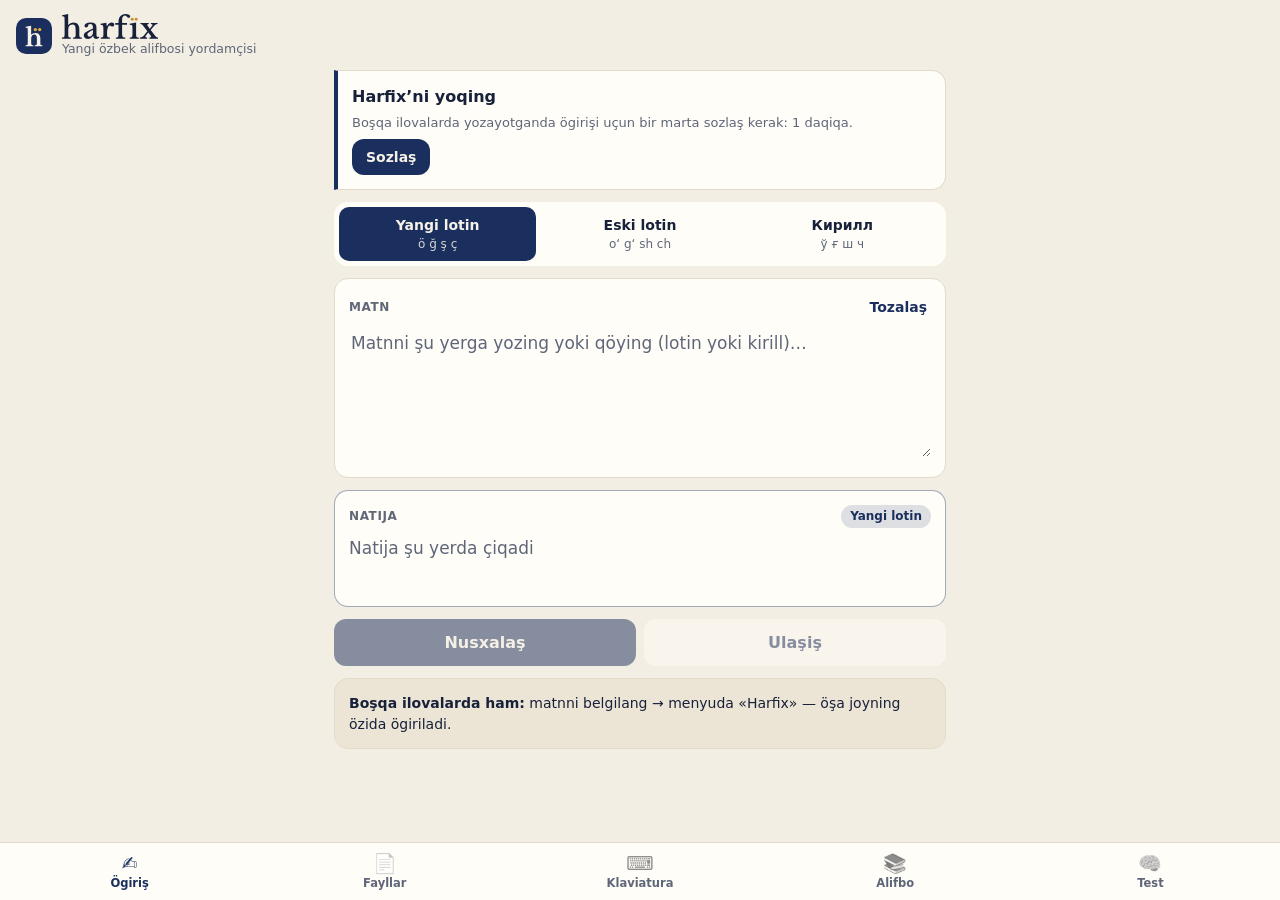
==== android/app/src/main/assets/ui/index.html @ d20874e8 "Recover the Android app from the released 1.4.0 APK The Android project lived only on the desktop an" ====
<!doctype html>
<html lang="uz">
<head>
  <meta charset="utf-8">
  <meta name="viewport" content="width=device-width, initial-scale=1, maximum-scale=1, viewport-fit=cover">
  <title>Harfix</title>
  <link rel="stylesheet" href="brand.css?v=202611090141">
  <link rel="stylesheet" href="style.css?v=202611090141">
</head>
<body>
  <header class="top">
    <img class="logo" src="icon.svg" alt="" width="36" height="36">
    <div>
      <h1 class="brand-name"><!--wordmark--><svg class="wordmark" aria-hidden="true" focusable="false" xmlns="http://www.w3.org/2000/svg" viewBox="19.27294921875 -830 3241.4984741210938 842"><g fill="currentColor"><path transform="translate(0 0)" d="M229.271728515625 -292.9088134765625V-161.95440673828125Q229.271728515625 -107.5452880859375 234.06716918945312 -82.0452880859375Q238.86260986328125 -56.5452880859375 256.9534912109375 -48.749847412109375Q275.04437255859375 -40.95440673828125 314.22613525390625 -37.95440673828125V0.0H19.27294921875V-37.95440673828125Q59.4547119140625 -40.95440673828125 77.75015258789062 -48.749847412109375Q96.04559326171875 -56.5452880859375 101.54559326171875 -80.74984741210938Q107.04559326171875 -104.95440673828125 107.04559326171875 -154.95440673828125V-569.2273559570312Q107.04559326171875 -682.2273559570312 100.04559326171875 -716.8182373046875Q95.04559326171875 -742.4091186523438 79.25015258789062 -749.3182373046875Q63.4547119140625 -756.2273559570312 20.22735595703125 -756.2273559570312V-792.0L227.271728515625 -830.0V-456.090576171875H231.271728515625Q262.68084716796875 -497.090576171875 307.9313049316406 -518.5452880859375Q353.1817626953125 -540.0 409 -540Q456.5452880859375 -540.0 494.63616943359375 -524.5Q532.72705078125 -509.0 557.6814575195312 -478.22735595703125Q580.4085083007812 -450.50030517578125 591.4537963867188 -410.8413391113281Q602.4990844726562 -371.182373046875 602.4990844726562 -319.0V-161.95440673828125Q602.4990844726562 -107.363525390625 607.2945251464844 -81.863525390625Q612.0899658203125 -56.363525390625 629.8854064941406 -48.658966064453125Q647.6808471679688 -40.95440673828125 686.271728515625 -37.95440673828125V0.0H392.909423828125V-37.95440673828125Q432.0911865234375 -39.95440673828125 450.68206787109375 -47.95440673828125Q469.27294921875 -55.95440673828125 474.5683898925781 -80.45440673828125Q479.86383056640625 -104.95440673828125 479.86383056640625 -154.95440673828125V-279.1817626953125Q479.86383056640625 -388.22735595703125 455.8410339355469 -433.36383056640625Q431.8182373046875 -478.50030517578125 373.77264404296875 -478.50030517578125Q336.22674560546875 -478.50030517578125 306.271728515625 -461.9772033691406Q276.31671142578125 -445.4541015625 258.08935546875 -416.68084716796875Q241.95318603515625 -392.68084716796875 235.61245727539062 -362.0674743652344Q229.271728515625 -331.4541015625 229.271728515625 -292.9088134765625Z"/><path transform="translate(715 0)" d="M449.31793212890625 10.0Q404.5452880859375 10.0 381.0680847167969 -17.704559326171875Q357.59088134765625 -45.40911865234375 357.59088134765625 -97.0H352.59088134765625Q325.59088134765625 -47.40911865234375 279.0 -19.204559326171875Q232.40911865234375 9.0 176.40911865234375 9.0Q132.4547119140625 9.0 101.27294921875 -7.477203369140625Q70.0911865234375 -23.95440673828125 53.886627197265625 -51.340728759765625Q37.68206787109375 -78.72705078125 37.68206787109375 -112.363525390625Q37.68206787109375 -160.5452880859375 75.93191528320312 -199.45440673828125Q114.1817626953125 -238.363525390625 204.40911865234375 -277.1817626953125L346.04559326171875 -338.40911865234375V-380.0Q346.04559326171875 -439.4547119140625 323.5 -467.4775085449219Q300.95440673828125 -495.50030517578125 253.6358642578125 -495.50030517578125Q223.40850830078125 -495.50030517578125 208.61306762695312 -481.6139831542969Q193.817626953125 -467.7276611328125 180.22674560546875 -429.31854248046875Q170.9993896484375 -404.27294921875 156.65866088867188 -391.31854248046875Q142.31793212890625 -378.3641357421875 117.59088134765625 -378.3641357421875Q91.22735595703125 -378.3641357421875 76.75015258789062 -393.4322204589844Q62.27294921875 -408.50030517578125 62.27294921875 -434.86383056640625Q62.27294921875 -484.636474609375 114.4547119140625 -512.3182373046875Q166.636474609375 -540.0 265.95440673828125 -540.0Q374.6358642578125 -540.0 419.9765930175781 -502.04559326171875Q465.31732177734375 -464.0911865234375 465.31732177734375 -372.182373046875V-151.13677978515625Q465.31732177734375 -99.77264404296875 475.2492370605469 -77.02249145507812Q485.18115234375 -54.2723388671875 507.04498291015625 -54.2723388671875Q515.8632202148438 -54.2723388671875 526.4088134765625 -57.886016845703125Q536.9544067382812 -61.49969482421875 544.5452880859375 -70.95440673828125L559.1361694335938 -44.0Q546.5452880859375 -20.40911865234375 515.72705078125 -5.204559326171875Q484.9088134765625 10.0 449.31793212890625 10.0ZM231.4541015625 -70.49908447265625Q262.72705078125 -70.49908447265625 288.77264404296875 -87.97659301757812Q314.8182373046875 -105.4541015625 330.4319152832031 -135.47720336914062Q346.04559326171875 -165.50030517578125 346.04559326171875 -201.04620361328125V-289.50030517578125Q277.72705078125 -259.909423828125 237.4541015625 -234.86383056640625Q197.18115234375 -209.8182373046875 179.74923706054688 -186.15896606445312Q162.31732177734375 -162.49969482421875 162.31732177734375 -136.4541015625Q162.31732177734375 -106.59027099609375 181.3629150390625 -88.544677734375Q200.40850830078125 -70.49908447265625 231.4541015625 -70.49908447265625Z"/><path transform="translate(1293 0)" d="M243.271728515625 -198.9088134765625V-156.636474609375Q243.271728515625 -104.0 249.24893188476562 -79.09088134765625Q255.22613525390625 -54.1817626953125 275.9759826660156 -46.977203369140625Q296.725830078125 -39.77264404296875 339.452880859375 -37.95440673828125V0.0H33.27294921875V-37.95440673828125Q73.4547119140625 -40.5452880859375 91.75015258789062 -48.5452880859375Q110.04559326171875 -56.5452880859375 115.54559326171875 -80.74984741210938Q121.04559326171875 -104.95440673828125 121.04559326171875 -154.95440673828125V-274.9088134765625Q121.04559326171875 -339.363525390625 118.15927124023438 -377.27264404296875Q115.27294921875 -415.1817626953125 106.38662719726562 -433.6589660644531Q97.50030517578125 -452.13616943359375 79.20486450195312 -457.6133728027344Q60.909423828125 -463.090576171875 30.0911865234375 -463.090576171875V-498.090576171875L219.86322021484375 -535.4996948242188L235.04498291015625 -416.817626953125H239.04498291015625Q266.04498291015625 -472.68145751953125 311.68145751953125 -506.3407287597656Q357.31793212890625 -540.0 407.13616943359375 -540.0Q442.68145751953125 -540.0 464.4313049316406 -522.4319152832031Q486.18115234375 -504.86383056640625 486.18115234375 -477.0911865234375Q486.18115234375 -448.3641357421875 469.1130676269531 -429.8416442871094Q452.04498291015625 -411.31915283203125 421.68145751953125 -411.31915283203125Q401.2723388671875 -411.31915283203125 387.3860168457031 -419.8872375488281Q373.49969482421875 -428.455322265625 362.31793212890625 -436.81884765625Q351.13616943359375 -445.182373046875 337.95440673828125 -445.182373046875Q315.68145751953125 -445.182373046875 294.59027099609375 -416.2957458496094Q273.49908447265625 -387.40911865234375 260.86260986328125 -340.9088134765625Q252.86260986328125 -311.72705078125 248.06716918945312 -274.4316101074219Q243.271728515625 -237.13616943359375 243.271728515625 -198.9088134765625Z"/><path transform="translate(1794 0)" d="M40.7276611328125 0.0V-37.95440673828125Q79.909423828125 -39.95440673828125 98.70486450195312 -48.45440673828125Q117.50030517578125 -56.95440673828125 123.29574584960938 -81.45440673828125Q129.0911865234375 -105.95440673828125 129.0911865234375 -155.95440673828125V-471.72705078125H19.04559326171875V-523.4541015625H129.0911865234375V-586.0Q129.0911865234375 -660.636474609375 159.04559326171875 -715.136474609375Q189.0 -769.636474609375 244.15896606445312 -799.8182373046875Q299.31793212890625 -830.0 373.9088134765625 -830.0Q439.4541015625 -830.0 481.40850830078125 -808.0455932617188Q523.3629150390625 -786.0911865234375 523.3629150390625 -751.1367797851562Q523.3629150390625 -730.7732543945312 508.2039489746094 -716.0914916992188Q493.04498291015625 -701.4097290039062 469.9088134765625 -701.4097290039062Q449.8182373046875 -701.4097290039062 437.40911865234375 -714.1367797851562Q425.0 -726.8638305664062 402.40911865234375 -748.0Q383.363525390625 -765.5908813476562 371.5452880859375 -771.4319152832031Q359.72705078125 -777.27294921875 345.9993896484375 -777.27294921875Q322.908203125 -777.27294921875 302.0671691894531 -765.5227966308594Q281.22613525390625 -753.7726440429688 268.22613525390625 -728.8632202148438Q257.271728515625 -708.8632202148438 253.47628784179688 -678.2723388671875Q249.68084716796875 -647.6814575195312 249.68084716796875 -597.9088134765625V-523.4541015625H415.40789794921875V-471.72705078125H249.68084716796875V-163.95440673828125Q249.68084716796875 -114.363525390625 258.4762878417969 -87.363525390625Q267.271728515625 -60.363525390625 290.36260986328125 -49.658966064453125Q313.4534912109375 -38.95440673828125 356.63525390625 -37.95440673828125V0.0Z"/><path transform="translate(2270 0)" d="M245.13555908203125 -540.0V-163.1817626953125Q245.13555908203125 -110.59088134765625 251.24923706054688 -84.38632202148438Q257.3629150390625 -58.1817626953125 276.91414439527296 -49.44765930175781Q296.4653737514834 -40.713555908203126 334.59027099609375 -38.77264404296875V0.0H31.04559326171875V-38.6817392202524Q70.27294921875 -40.77264404296875 89.89199884588068 -50.25374379784169Q109.51104847301136 -59.73484355271464 116.21023615056818 -84.18610081528172Q122.909423828125 -108.6373580778488 122.909423828125 -155.54385160195707V-279.2971536655619Q122.909423828125 -337.1817626953125 121.11398315429688 -374.9772033691406Q119.31854248046875 -412.77264404296875 115.909423828125 -425.77264404296875Q111.31854248046875 -450.363525390625 93.409423828125 -458.5680847167969Q75.50030517578125 -466.77264404296875 27.86383056640625 -466.77264404296875V-502.0Z"/><path transform="translate(2635 0)" d="M341.13555908203125 -331.090576171875 400.2723388671875 -407.27294921875Q417.59027099609375 -429.363525390625 424.18115234375 -441.1817626953125Q430.77203369140625 -453.0 430.77203369140625 -463.59088134765625Q430.77203369140625 -478.40911865234375 417.8401184082031 -485.22735595703125Q404.908203125 -492.04559326171875 377.0899658203125 -492.04559326171875V-530.0H602.5896606445312V-492.04559326171875Q577.998779296875 -491.4547119140625 559.2033386230469 -485.04559326171875Q540.4078979492188 -478.636474609375 520.7261352539062 -462.0227966308594Q501.04437255859375 -445.40911865234375 474.68084716796875 -413.22735595703125L372.271728515625 -289.9088134765625L520.0437622070312 -98.3641357421875Q546.3167114257812 -64.27294921875 570.1577453613281 -51.113677978515625Q593.998779296875 -37.95440673828125 625.7714233398438 -37.95440673828125V0.0H329.04559326171875V-37.95440673828125Q360.909423828125 -37.95440673828125 373.4322204589844 -43.45440673828125Q385.95501708984375 -48.95440673828125 385.95501708984375 -63.1817626953125Q385.95501708984375 -72.5452880859375 378.3413391113281 -85.95440673828125Q370.7276611328125 -99.363525390625 354.27294921875 -120.8182373046875L291.363525390625 -204.909423828125L230.58966064453125 -129.40789794921875Q214.95379638671875 -110.40850830078125 207.317626953125 -99.38601684570312Q199.68145751953125 -88.363525390625 197.29513549804688 -81.77264404296875Q194.9088134765625 -75.1817626953125 194.9088134765625 -69.77264404296875Q194.9088134765625 -54.59088134765625 208.38601684570312 -46.27264404296875Q221.86322021484375 -37.95440673828125 251.40850830078125 -37.95440673828125V0.0H9.40911865234375V-37.95440673828125Q34.50030517578125 -37.95440673828125 55.81854248046875 -43.386322021484375Q77.13677978515625 -48.8182373046875 96.77325439453125 -62.31854248046875Q116.40972900390625 -75.81884765625 134.77386474609375 -98.22857666015625L258.636474609375 -245.68206787109375L105.5465087890625 -448.2723388671875Q85.31915283203125 -475.5452880859375 68.7735595703125 -483.7954406738281Q52.22796630859375 -492.04559326171875 25.59149169921875 -492.04559326171875V-530.0H306.4534912109375V-492.04559326171875Q255.4534912109375 -492.04559326171875 255.4534912109375 -465.68206787109375Q255.4534912109375 -453.636474609375 269.7264404296875 -433.13616943359375Z"/></g><circle cx="2385" cy="-650" r="50" fill="#C8902E"/><circle cx="2517" cy="-650" r="50" fill="#C8902E"/></svg><!--/wordmark--><span class="sr-only">Harfix</span></h1>
      <p class="sub" data-t="Yangi oʻzbek alifbosi yordamchisi"></p>
    </div>
  </header>

  <main>
    <!-- Announcement / new version (online.js; empty without internet) -->
    <div id="online-top" class="online-top" hidden></div>

    <!-- Convert text -->
    <section id="tab-convert" class="panel active">
      <!-- First run: nothing switched on yet -->
      <div class="card notice-card" id="setup-card" hidden>
        <b data-t="Harfixʼni yoqing"></b>
        <p class="hint" data-t="Boshqa ilovalarda yozayotganda oʻgirishi uchun bir marta sozlash kerak: 1 daqiqa."></p>
        <button class="btn primary small" id="setup-go" data-t="Sozlash"></button>
      </div>
      <!-- Android switched the word service off (e.g. after reinstalling) -->
      <div class="card notice-card warn" id="words-off" hidden>
        <b data-t="«Odatiy klaviaturada» oʻchib qolgan"></b>
        <p class="hint" data-t="Android uni ilova yangilanganda toʻxtatib qoʻyishi mumkin. «Qayta yoqish» → Harfix tugmasini oʻchirib, yana yoqing."></p>
        <button class="btn primary small" id="words-again" data-t="Qayta yoqish"></button>
      </div>
      <div class="seg targets" role="radiogroup">
        <button data-target="new"><span data-t="Yangi lotin"></span><small>ö ğ ş ç</small></button>
        <button data-target="old"><span data-t="Eski lotin"></span><small>oʻ gʻ sh ch</small></button>
        <button data-target="cyr"><span>Кирилл</span><small>ў ғ ш ч</small></button>
      </div>
      <div class="card">
        <div class="row">
          <span class="label" data-t="Matn"></span>
          <button id="clear" class="link" data-t="Tozalash"></button>
        </div>
        <textarea id="src" rows="5" spellcheck="false" autocomplete="off"></textarea>
        <div id="count" class="hint"></div>
      </div>
      <div class="card result">
        <div class="row">
          <span class="label" data-t="Natija"></span>
          <span id="badge" class="badge"></span>
        </div>
        <div id="out" class="out" aria-live="polite"></div>
      </div>
      <div class="actions">
        <button id="copy" class="btn primary" data-t="Nusxalash"></button>
        <button id="share" class="btn" data-t="Ulashish"></button>
      </div>
      <div class="card tip">
        <b data-t="Boshqa ilovalarda ham:"></b>
        <span data-t="matnni belgilang → menyuda «Harfix» — oʻsha joyning oʻzida oʻgiriladi."></span>
      </div>
      <div id="online-ad" class="online-ad" hidden></div>
    </section>

    <!-- Files -->
    <section id="tab-files" class="panel">
      <div class="card center-card">
        <div class="big-icon">📄</div>
        <p data-t="Word, Excel, PowerPoint va txt fayllar. Asl fayl oʻzgarmaydi, natija «Download/Harfix» papkasiga yoziladi."></p>
        <button id="pick" class="btn primary wide" data-t="Fayl tanlash"></button>
        <p class="hint" data-t="Telegramʼdagi faylni ham «Ulashish» → Harfix orqali yuborsa boʻladi."></p>
      </div>
      <div class="card" id="queue-card" hidden>
        <div class="seg targets small" role="radiogroup">
          <button data-target="new"><span data-t="Yangi lotin"></span></button>
          <button data-target="old"><span data-t="Eski lotin"></span></button>
          <button data-target="cyr"><span>Кирилл</span></button>
        </div>
        <div class="row">
          <span class="label" id="queue-title"></span>
          <button id="queue-clear" class="link" data-t="Tozalash"></button>
        </div>
        <div id="queue"></div>
        <button id="start" class="btn primary wide" data-t="Oʻgirish"></button>
      </div>
    </section>

    <!-- Keyboard -->
    <section id="tab-keyboard" class="panel">
      <div class="card">
        <h2 data-t="Odatiy klaviaturangizda"></h2>
        <p class="hint"><span data-t="Gboard yoki boshqa klaviaturada yozaverasiz: yozishingiz bilan"></span>
          <b>oʻ gʻ sh ch</b> → <b>ö ğ ş ç</b>. <span data-t="Masalan:"></span> <b>Tosh</b> → <b>Toş</b>.
          <span data-t="Kerak boʻlmasa — darhol ⌫ bosing, harflar qaytadi."></span></p>
        <div class="step" id="step-words">
          <span class="num">✓</span>
          <div class="grow"><b data-t="Maxsus imkoniyatlarda yoqing"></b>
            <div class="hint" data-t="Sozlamalar → Maxsus imkoniyatlar → «Harfix: odatiy klaviaturada». Android ogohlantirish koʻrsatadi — bu odatiy holat."></div></div>
          <button class="btn small" id="words-on" data-t="Yoqish"></button>
        </div>
        <label class="set"><div><b data-t="Yozayotganda oʻgirish"></b></div>
          <span class="switch"><input type="checkbox" data-set="words"><span></span></span></label>
        <label class="set"><div><b data-t="Darhol"></b>
          <p class="hint" data-t="Oʻchirilsa, soʻz tugaganda (boʻsh joy yoki tinish belgisidan keyin) oʻgiriladi."></p></div>
          <span class="switch"><input type="checkbox" data-set="words_live"><span></span></span></label>
        <p class="hint" data-t="Tez yoqib-oʻchirish: bildirishnomalar pardasini tushiring → ✏️ (tahrirlash) → «Harfix» tugmasini qoʻshing."></p>
        <p class="hint" data-t="Harfix roʻyxatda kulrang boʻlsa: Ilova haqida → ⋮ → «Cheklangan sozlamalarga ruxsat berish», keyin qayta urinib koʻring."></p>
        <button class="link" id="app-settings" data-t="Ilova haqida sahifasini ochish"></button>
      </div>

      <div class="card">
        <h2 data-t="Harfix klaviaturasi"></h2>
        <p class="hint"><span data-t="Istalgan ilovada"></span> <b>oʻ gʻ sh ch</b> <span data-t="yozsangiz, darhol"></span>
          <b>ö ğ ş ç</b> <span data-t="ga almashadi. Kerak boʻlmasa — darhol Backspace."></span></p>
        <div class="step" id="step1">
          <span class="num">1</span>
          <div class="grow"><b data-t="Klaviaturani yoqing"></b><div class="hint" data-t="Sozlamalarda «Harfix klaviaturasi»ni yoqing."></div></div>
          <button class="btn small" id="enable" data-t="Yoqish"></button>
        </div>
        <div class="step" id="step2">
          <span class="num">2</span>
          <div class="grow"><b data-t="Harfixʼni tanlang"></b><div class="hint" data-t="Klaviaturalar roʻyxatidan Harfixʼni tanlang."></div></div>
          <button class="btn small" id="choose" data-t="Tanlash"></button>
        </div>
        <div class="step" id="step3">
          <span class="num">3</span>
          <div class="grow"><b data-t="Sinab koʻring"></b>
            <textarea id="try" rows="2" spellcheck="false"></textarea></div>
        </div>
      </div>
      <div class="card settings">
        <label class="set"><div><b data-t="Yozayotganda oʻgirish"></b>
          <p class="hint" data-t="Parol, e-mail va sayt manzili maydonlarida ishlamaydi."></p></div>
          <span class="switch"><input type="checkbox" data-set="live"><span></span></span></label>
        <label class="set"><div><b data-t="Tebranish"></b></div>
          <span class="switch"><input type="checkbox" data-set="vibrate"><span></span></span></label>
        <label class="set"><div><b data-t="Tovush"></b></div>
          <span class="switch"><input type="checkbox" data-set="sound"><span></span></span></label>
        <label class="set"><div><b>Русский</b><p class="hint" data-t="Rus tilidagi klaviatura"></p></div>
          <span class="switch"><input type="checkbox" data-set="lang_ru"><span></span></span></label>
        <label class="set"><div><b>Ўзбекча (кирилл)</b><p class="hint" data-t="Oʻzbek kirill klaviaturasi"></p></div>
          <span class="switch"><input type="checkbox" data-set="lang_uz_cyrl"><span></span></span></label>
      </div>
      <div class="card">
        <h3 data-t="Qulayliklar"></h3>
        <ul class="rules" id="kbd-tips"></ul>
      </div>
      <div class="card settings">
        <h3 data-t="🔒 Maxfiylik"></h3>
        <p class="hint" data-t="Yozganlaringiz va fayllaringiz hech qayerga yuborilmaydi va saqlanmaydi — hammasi telefonning oʻzida bajariladi. Internet boʻlsa, ilova yangiliklarni tekshiradi."></p>
        <label class="set"><div><b data-t="Anonim statistika"></b>
          <p class="hint" data-t="Kuniga bir marta faqat «Harfix ishlatildi» belgisi yuboriladi: tasodifiy raqam va versiya. Ism, telefon raqami, matn yuborilmaydi."></p></div>
          <span class="switch"><input type="checkbox" data-set="stats"><span></span></span></label>
        <label class="set"><div><b data-t="Bildirishnomalar"></b>
          <p class="hint" data-t="Eʼlonlar, yangi versiya va «Odatiy klaviaturada» oʻchib qolsa. Reklama yuborilmaydi."></p></div>
          <span class="switch"><input type="checkbox" data-set="notify"><span></span></span></label>
        <p class="hint" id="app-version"></p>
      </div>
    </section>

    <!-- Learn -->
    <section id="tab-learn" class="panel">
      <p class="lead" data-t="Qonun bilan lotin alifbosidagi 4 ta harf oʻzgardi. Qolgan harflar avvalgidek qoladi."></p>
      <div class="letters" id="letters"></div>
      <div class="card">
        <h3 data-t="Qoidalar"></h3>
        <ul class="rules" id="rules"></ul>
      </div>
    </section>

    <!-- Quiz -->
    <section id="tab-quiz" class="panel">
      <div class="card quiz">
        <div class="row">
          <span id="qnum" class="hint"></span>
          <span id="qscore" class="badge"></span>
        </div>
        <div class="progress"><div id="qbar"></div></div>
        <h2 id="qtext"></h2>
        <div id="qopts" class="opts"></div>
        <p id="qexpl" class="hint"></p>
        <button id="qnext" class="btn primary wide" data-t="Keyingi savol" hidden></button>
      </div>
    </section>
  </main>

  <nav class="tabs" role="tablist">
    <button class="tab active" data-tab="convert"><span class="ico">✍️</span><span data-t="Oʻgirish"></span></button>
    <button class="tab" data-tab="files"><span class="ico">📄</span><span data-t="Fayllar"></span></button>
    <button class="tab" data-tab="keyboard"><span class="ico">⌨️</span><span data-t="Klaviatura"></span></button>
    <button class="tab" data-tab="learn"><span class="ico">📚</span><span data-t="Alifbo"></span></button>
    <button class="tab" data-tab="quiz"><span class="ico">🧠</span><span data-t="Test"></span></button>
  </nav>

  <!-- Shown before Accessibility settings: what the word service does (Google Play asks for this) -->
  <!-- APK from the website / Telegram (not Google Play): Android first blocks Accessibility ("Restricted setting") -->
  <div class="modal" id="words-guide" hidden role="dialog" aria-modal="true" aria-labelledby="guide-title">
    <div class="sheet">
      <h2 id="guide-title" data-t="Yoqish: 3 qadam"></h2>
      <p class="hint" data-t="Harfix Play Marketdan oʻrnatilmagani uchun Android avval ruxsat soʻraydi. Bu bir marta qilinadi."></p>
      <div class="step"><span class="num">1</span>
        <div class="grow" data-t="«Yoqish» → «Downloaded apps» (Yuklab olingan ilovalar) → «Harfix: odatiy klaviaturada». «Restricted setting» chiqadi — OK ni bosib, shu yerga qayting."></div>
        <button class="btn small" id="guide-try" data-t="Yoqish"></button></div>
      <div class="step"><span class="num">2</span>
        <div class="grow" data-t="«Ochish» → oʻng yuqoridagi ⋮ → «Allow restricted settings» (Cheklangan sozlamalarga ruxsat berish) → telefon parolingiz."></div>
        <button class="btn small" id="guide-app" data-t="Ochish"></button></div>
      <div class="step"><span class="num">3</span>
        <div class="grow" data-t="«Yoqish» — endi toʻgʻridan-toʻgʻri Harfix tugmasi ochiladi: yoqing va OK ni bosing."></div>
        <button class="btn small primary" id="guide-on" data-t="Yoqish"></button></div>
      <div class="sheet-actions">
        <button class="btn" id="guide-close" data-t="Yopish"></button>
      </div>
    </div>
  </div>

  <div class="modal" id="words-dialog" hidden role="dialog" aria-modal="true" aria-labelledby="words-title">
    <div class="sheet">
      <h2 id="words-title" data-t="«Odatiy klaviaturada» xizmati"></h2>
      <p data-t="Bu xizmat Androidʼning Maxsus imkoniyatlari orqali ishlaydi va siz yozayotgan matn maydonini koʻradi:"></p>
      <ul class="rules">
        <li data-t="Siz yozgan oʻ, gʻ, sh, ch harflarini darhol ö, ğ, ş, ç ga almashtiradi (⌫ bilan qaytariladi)."></li>
        <li data-t="Faqat siz yozayotgan maydon koʻriladi. Parol, e-mail, sayt manzili maydonlari, havolalar va kirill matn tegilmaydi."></li>
        <li data-t="Matn hech qayerga yuborilmaydi va saqlanmaydi — hammasi telefonning oʻzida."></li>
      </ul>
      <p class="hint" data-t="Keyingi oynada «Harfix: odatiy klaviaturada» ni toping va yoqing."></p>
      <div class="sheet-actions">
        <button class="btn" id="words-cancel" data-t="Bekor qilish"></button>
        <button class="btn primary" id="words-agree" data-t="Roziman, davom etish"></button>
      </div>
    </div>
  </div>

  <div id="toast" class="toast" role="status"></div>
  <script src="harfix.js?v=202611090141"></script>
  <script src="online.js?v=202611090141"></script>
  <script src="app.js?v=202611090141"></script>
</body>
</html>
---- android/app/src/main/assets/ui/brand.css ----
/* Harfix brand: colours and type. Made by brand/build.py — edit there, not here. */
@font-face { font-family: "Harfix Serif"; src: url("harfix-serif.woff2") format("woff2"); font-weight: 400 700; font-display: swap; }
:root {
  --lapis: #1B2F5E; --gold: #C8902E; --gold-2: #E2AC45; --ivory: #F7F2E7; --ink: #18213A;
  --bg: #F3EEE3; --side: #FBF8F1; --card: #FFFDF8; --text: #18213A; --hint: #5F6678; --line: #E3DACA;
  --accent: #1B2F5E; --accent-2: #C8902E; --accent-text: #F7F2E7; --link: #2A4580; --amber: #C8902E;
  --ok: #2E7D4F; --bad: #B3261E; --soft: #ECE5D6; --radius: 14px;
  --serif: "Harfix Serif", Georgia, "Times New Roman", serif;
  color-scheme: light dark;
}
@media (prefers-color-scheme: dark) {
  :root:not([data-theme="light"]) {
    --bg: #0E1424; --side: #121A2D; --card: #172036; --text: #EDE7DA; --hint: #A3AABB; --line: #27324E;
    --accent: #E2AC45; --accent-2: #E2AC45; --accent-text: #18213A; --link: #A9BEEF; --amber: #E2AC45;
    --ok: #5BBF86; --bad: #F2867E; --soft: #1F2A45;
  }
}
:root[data-theme="dark"] {
  --bg: #0E1424; --side: #121A2D; --card: #172036; --text: #EDE7DA; --hint: #A3AABB; --line: #27324E;
  --accent: #E2AC45; --accent-2: #E2AC45; --accent-text: #18213A; --link: #A9BEEF; --amber: #E2AC45;
  --ok: #5BBF86; --bad: #F2867E; --soft: #1F2A45;
}
h1, h2, h3, .serif { font-family: var(--serif); font-weight: 700; letter-spacing: -.005em; }
.wordmark { display: block; height: 1em; width: auto; color: var(--text); }
.sr-only { position: absolute; width: 1px; height: 1px; overflow: hidden; clip: rect(0 0 0 0); white-space: nowrap; }
---- android/app/src/main/assets/ui/style.css ----
/* Harfix for Android. Brand: blue #1C6EF2 → teal #14B8A6, amber #FFC53D.
   Light/dark follows the phone. */
/* colours and the serif: brand.css (made by brand/build.py) */
* { box-sizing: border-box; }
html, body { margin: 0; }
body {
  background: var(--bg); color: var(--text); min-height: 100vh;
  font: 16px/1.45 Roboto, "Segoe UI", system-ui, sans-serif;
  -webkit-tap-highlight-color: transparent; padding-bottom: 68px;
}
button { font: inherit; color: inherit; cursor: pointer; }
[hidden] { display: none !important; }
h1 { font-size: 19px; margin: 0; line-height: 1.1; }
.brand-name .wordmark { height: 25px; }
h2 { font-size: 18px; margin: 0 0 8px; }
h3 { font-size: 16px; margin: 0 0 8px; }

.top { display: flex; align-items: center; gap: 10px; padding: 14px 16px 6px; }
.logo { width: 36px; height: 36px; border-radius: 10px; }
.sub { margin: 1px 0 0; color: var(--hint); font-size: 12.5px; }

main { padding: 6px 14px 16px; max-width: 640px; margin: 0 auto; }
.panel { display: none; }
.panel.active { display: block; animation: fade .16s ease; }
@keyframes fade { from { opacity: 0; transform: translateY(3px); } to { opacity: 1; transform: none; } }

.card { background: var(--card); border: 1px solid var(--line); border-radius: var(--radius); padding: 14px; margin-bottom: 12px; }
.label { font-size: 12px; font-weight: 700; color: var(--hint); text-transform: uppercase; letter-spacing: .05em; }
.row { display: flex; align-items: center; justify-content: space-between; gap: 10px; }
.hint { color: var(--hint); font-size: 13px; }
.link { background: none; border: 0; color: var(--accent); padding: 4px; font-size: 14px; font-weight: 600; }
.lead { margin: 4px 2px 12px; }
.tip { background: var(--soft); font-size: 14px; }

.seg { display: grid; grid-template-columns: repeat(3, 1fr); gap: 5px; background: var(--card);
  padding: 5px; border-radius: var(--radius); margin-bottom: 12px; }
.seg button { border: 0; background: none; border-radius: 10px; padding: 8px 4px; display: flex;
  flex-direction: column; align-items: center; font-weight: 600; font-size: 14px; }
.seg small { color: var(--hint); font-weight: 500; font-size: 12px; }
.seg button.on { background: var(--accent); color: var(--accent-text); }
.seg button.on small { color: inherit; opacity: .85; }
.seg.small { background: var(--bg); }

textarea { width: 100%; margin-top: 8px; border: 0; outline: none; resize: vertical; background: transparent;
  color: var(--text); font: inherit; font-size: 17px; min-height: 96px; }
textarea::placeholder { color: var(--hint); }
#try { min-height: 56px; border: 1.5px solid var(--line); border-radius: 10px; padding: 8px 10px; }
#try:focus { border-color: var(--accent); }
.result { border: 1.5px solid color-mix(in srgb, var(--accent) 40%, transparent); }
.out { margin-top: 8px; font-size: 17px; white-space: pre-wrap; word-break: break-word; min-height: 56px;
  user-select: text; -webkit-user-select: text; }
.out.empty { color: var(--hint); }
.badge { font-size: 12px; font-weight: 700; padding: 3px 9px; border-radius: 999px;
  background: color-mix(in srgb, var(--accent) 14%, transparent); color: var(--accent); }

.actions { display: grid; grid-template-columns: 1fr 1fr; gap: 8px; margin-bottom: 12px; }
.btn { border: 0; border-radius: 12px; padding: 12px 14px; font-weight: 600; background: var(--card); color: var(--accent); }
.btn.primary { background: var(--accent); color: var(--accent-text); }
.btn.small { padding: 8px 14px; font-size: 14px; background: var(--soft); }
.btn.small.done { background: color-mix(in srgb, var(--ok) 16%, transparent); color: var(--ok); }
.btn.wide { width: 100%; margin-top: 10px; }
.btn:disabled { opacity: .5; }
.btn:active { transform: scale(.98); }

.center-card { text-align: center; }
.big-icon { font-size: 38px; }
.q { display: grid; grid-template-columns: 26px 1fr auto; gap: 8px; align-items: center; padding: 9px 0;
  border-top: 1px solid var(--line); font-size: 14.5px; }
.q:first-child { border-top: 0; }
.q .name { overflow: hidden; text-overflow: ellipsis; white-space: nowrap; }
.q .st { font-size: 12.5px; color: var(--hint); }
.q .st.ok { color: var(--ok); } .q .st.bad { color: var(--bad); }
.q .acts { display: flex; gap: 2px; }
.x { border: 0; background: none; color: var(--hint); font-size: 18px; width: 30px; height: 30px; border-radius: 50%; }

.step { display: flex; align-items: center; gap: 12px; padding: 12px 0; border-top: 1px solid var(--line); }
.step .num { width: 28px; height: 28px; border-radius: 50%; display: grid; place-items: center; flex: none;
  background: var(--soft); color: var(--accent); font-weight: 700; }
.step.done .num { background: var(--ok); color: #fff; }
.grow { flex: 1; min-width: 0; }

.settings { padding: 2px 14px; }
.set { display: flex; align-items: center; justify-content: space-between; gap: 14px; padding: 12px 0;
  border-top: 1px solid var(--line); }
.set:first-child { border-top: 0; }
.set p { margin: 2px 0 0; }
.switch { position: relative; display: inline-block; width: 46px; height: 26px; flex: none; }
.switch input { opacity: 0; width: 0; height: 0; position: absolute; }
.switch span { position: absolute; inset: 0; border-radius: 99px; background: #b9c1cb; transition: .2s; }
.switch span::before { content: ""; position: absolute; width: 20px; height: 20px; left: 3px; top: 3px;
  border-radius: 50%; background: #fff; transition: .2s; box-shadow: 0 1px 3px rgba(0,0,0,.25); }
.switch input:checked + span { background: var(--accent); }
.switch input:checked + span::before { transform: translateX(20px); }

.letters { display: grid; grid-template-columns: repeat(2, 1fr); gap: 10px; margin-bottom: 12px; }
.letter { background: var(--card); border-radius: var(--radius); padding: 12px; text-align: center; }
.letter .big { font-size: 34px; font-weight: 800; color: var(--accent); line-height: 1.1; }
.letter .from { color: var(--hint); font-size: 13px; margin-top: 2px; }
.letter .ex { font-size: 14px; margin-top: 6px; }
.rules { margin: 0; padding-left: 18px; }
.rules li { margin: 6px 0; }
.rules b { color: var(--accent); }
kbd { font: 600 12px Roboto, sans-serif; padding: 1px 6px; border-radius: 5px; border: 1px solid var(--line); background: var(--bg); }

.progress { height: 6px; background: var(--line); border-radius: 99px; overflow: hidden; margin: 10px 0 14px; }
.progress div { height: 100%; width: 0; background: linear-gradient(90deg, var(--accent), var(--accent-2)); transition: width .25s; }
.opts { display: grid; gap: 8px; margin-bottom: 10px; }
.opt { text-align: left; border: 1.5px solid var(--line); background: none; border-radius: 12px; padding: 12px 14px; font-size: 17px; }
.opt.ok { border-color: var(--ok); background: color-mix(in srgb, var(--ok) 14%, transparent); }
.opt.bad { border-color: var(--bad); background: color-mix(in srgb, var(--bad) 12%, transparent); }
.final { text-align: center; font-size: 44px; margin: 6px 0; }

.tabs { position: fixed; left: 0; right: 0; bottom: 0; display: flex; background: var(--card);
  border-top: 1px solid var(--line); padding: 4px 2px; z-index: 5; }
.tab { flex: 1; border: 0; background: none; display: flex; flex-direction: column; align-items: center;
  gap: 1px; padding: 5px 0 4px; color: var(--hint); font-size: 11.5px; font-weight: 600; border-radius: 10px; }
.tab .ico { font-size: 19px; line-height: 1.2; filter: grayscale(1); opacity: .75; }
.tab.active { color: var(--accent); }
body.typing .tabs { display: none; }
body.typing { padding-bottom: 12px; }
.tab.active .ico { filter: none; opacity: 1; }

.toast { position: fixed; left: 50%; bottom: 84px; transform: translate(-50%, 20px); background: var(--text);
  color: var(--card); padding: 10px 16px; border-radius: 999px; font-size: 14px; opacity: 0;
  pointer-events: none; transition: all .2s ease; max-width: calc(100% - 32px); }
.toast.show { opacity: .95; transform: translate(-50%, 0); }

/* --- online (online.js): announcement / new version bars, sponsor card ------ */
.online-top { display: grid; gap: 8px; margin-bottom: 12px; }
.ol-bar { display: flex; align-items: center; gap: 8px; background: var(--card); border: 1px solid var(--line);
  border-left: 4px solid var(--accent); border-radius: var(--radius); padding: 8px 6px 8px 12px; font-size: 14px; }
.ol-text { flex: 1; min-width: 0; overflow-wrap: anywhere; }
.ol-link { border: 0; background: none; color: var(--accent); font-weight: 600; padding: 6px 4px; white-space: nowrap; }
.ol-x { border: 0; background: none; color: var(--hint); font-size: 20px; line-height: 1; padding: 4px 8px; }
.online-ad { margin-top: 12px; }
.ol-ad { background: var(--card); border: 1px solid var(--line); border-radius: var(--radius); padding: 8px 12px 12px; cursor: pointer; }
.ol-head { display: flex; align-items: center; justify-content: space-between; margin-bottom: 4px; }
.ol-tag { font-size: 11px; font-weight: 600; letter-spacing: .04em; text-transform: uppercase; color: var(--hint);
  border: 1px solid var(--line); border-radius: 6px; padding: 1px 6px; }
.ol-body { display: flex; gap: 12px; align-items: center; }
.ol-img { width: 52px; height: 52px; border-radius: 12px; object-fit: cover; flex: none; }
.ol-words { min-width: 0; }
.ol-title { display: block; }
.ol-desc { margin: 2px 0 0; color: var(--hint); font-size: 14px; overflow-wrap: anywhere; }
.ol-go { margin-top: 10px; width: 100%; border: 0; border-radius: 10px; padding: 10px; font-weight: 600;
  background: color-mix(in srgb, var(--accent) 12%, transparent); color: var(--accent); }

/* first-run card, "switched off" warning, explanation sheet */
.notice-card { display: grid; gap: 6px; justify-items: start; border-left: 4px solid var(--accent); border-radius: 0 var(--radius) var(--radius) 0; }
.notice-card.warn { border-left-color: var(--amber); }
.notice-card p { margin: 0; }
.modal { position: fixed; inset: 0; z-index: 30; background: rgba(8, 12, 24, .55); display: flex; align-items: flex-end; justify-content: center; }
.sheet { background: var(--card); color: var(--text); width: 100%; max-width: 560px; border-radius: 20px 20px 0 0; padding: 22px 18px calc(18px + env(safe-area-inset-bottom)); max-height: 90vh; overflow: auto; }
.sheet h2 { margin: 0 0 8px; }
.sheet-actions { display: grid; grid-template-columns: 1fr 1.6fr; gap: 10px; margin-top: 14px; }
.btn.primary.small { background: var(--accent); color: var(--accent-text); }
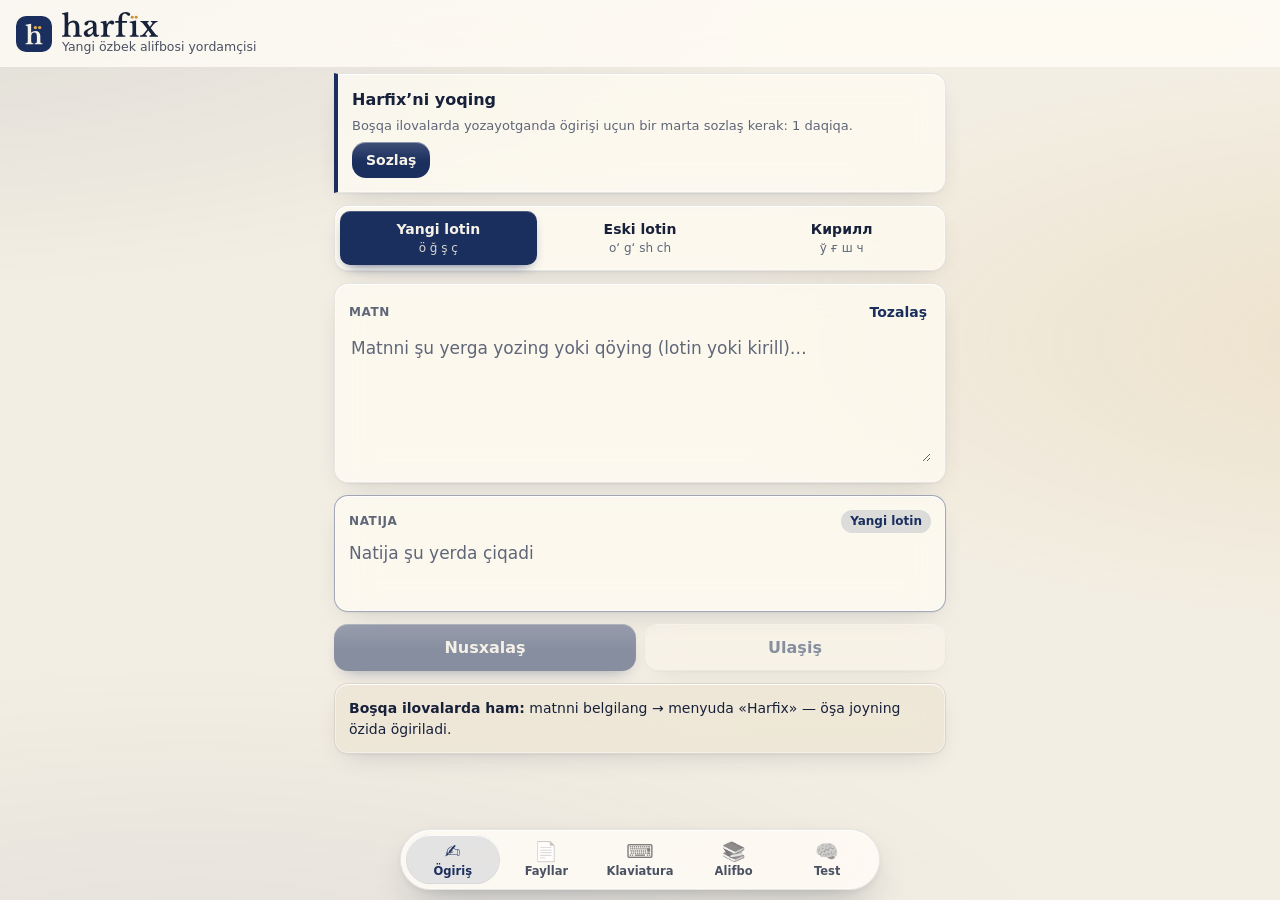
==== commit c8ea105a: "Keyboard: dictionary suggestions, autocorrect, glide typing and a glass look - assets/dict/uz.txt: 7" ====
--- a/android/app/src/main/assets/ui/index.html
+++ b/android/app/src/main/assets/ui/index.html
@@ -135,6 +135,15 @@
         <label class="set"><div><b data-t="Yozayotganda oʻgirish"></b>
           <p class="hint" data-t="Parol, e-mail va sayt manzili maydonlarida ishlamaydi."></p></div>
           <span class="switch"><input type="checkbox" data-set="live"><span></span></span></label>
+        <label class="set"><div><b data-t="Takliflar va avto-tuzatish"></b>
+          <p class="hint" data-t="Tepada 3 ta soʻz chiqadi. Harfix ishonchi komil boʻlsa, xato soʻz boʻsh joy bosilganda tuzatiladi. Darhol ⌫ — qaytadi. Lugʻat: Vikipediya matnlari asosida (CC BY-SA 4.0)."></p></div>
+          <span class="switch"><input type="checkbox" data-set="autocorrect"><span></span></span></label>
+        <label class="set"><div><b data-t="Chizib yozish"></b>
+          <p class="hint" data-t="Barmoqni harflar ustidan uzmasdan yurgizing — soʻz oʻzi yoziladi. s, o, g, c ustidan oʻtsangiz ş, ö, ğ, ç li soʻzlar ham chiqadi."></p></div>
+          <span class="switch"><input type="checkbox" data-set="glide"><span></span></span></label>
+        <label class="set"><div><b data-t="Soʻzlarni oʻrganish"></b>
+          <p class="hint" data-t="Lugʻatda yoʻq soʻzlaringizni faqat shu telefonda eslab qoladi, hech qayerga yuborilmaydi. Oʻchirilsa, oʻrganilgan soʻzlar ham oʻchadi."></p></div>
+          <span class="switch"><input type="checkbox" data-set="learn"><span></span></span></label>
         <label class="set"><div><b data-t="Tebranish"></b></div>
           <span class="switch"><input type="checkbox" data-set="vibrate"><span></span></span></label>
         <label class="set"><div><b data-t="Tovush"></b></div>
@@ -150,13 +159,14 @@
       </div>
       <div class="card settings">
         <h3 data-t="🔒 Maxfiylik"></h3>
-        <p class="hint" data-t="Yozganlaringiz va fayllaringiz hech qayerga yuborilmaydi va saqlanmaydi — hammasi telefonning oʻzida bajariladi. Internet boʻlsa, ilova yangiliklarni tekshiradi."></p>
+        <p class="hint" data-t="Yozganlaringiz va fayllaringiz hech qayerga yuborilmaydi va saqlanmaydi — hammasi telefonning oʻzida bajariladi. Faqat «Soʻzlarni oʻrganish» yoqilgan boʻlsa, klaviatura lugʻatda yoʻq soʻzlarni shu telefonda eslab qoladi. Internet boʻlsa, ilova yangiliklarni tekshiradi. Reklama koʻrsatilganda Yandex reklama xizmati qurilma haqidagi maʼlumotlarni (reklama identifikatori, IP manzil, qurilma modeli) oladi."></p>
         <label class="set"><div><b data-t="Anonim statistika"></b>
           <p class="hint" data-t="Kuniga bir marta faqat «Harfix ishlatildi» belgisi yuboriladi: tasodifiy raqam va versiya. Ism, telefon raqami, matn yuborilmaydi."></p></div>
           <span class="switch"><input type="checkbox" data-set="stats"><span></span></span></label>
         <label class="set"><div><b data-t="Bildirishnomalar"></b>
           <p class="hint" data-t="Eʼlonlar, yangi versiya va «Odatiy klaviaturada» oʻchib qolsa. Reklama yuborilmaydi."></p></div>
           <span class="switch"><input type="checkbox" data-set="notify"><span></span></span></label>
+        <p><button class="link" id="privacy" data-t="Maxfiylik siyosati"></button></p>
         <p class="hint" id="app-version"></p>
       </div>
     </section>
--- a/android/app/src/main/assets/ui/style.css
+++ b/android/app/src/main/assets/ui/style.css
@@ -1,156 +1,324 @@
-/* Harfix for Android. Brand: blue #1C6EF2 → teal #14B8A6, amber #FFC53D.
-   Light/dark follows the phone. */
-/* colours and the serif: brand.css (made by brand/build.py) */
-* { box-sizing: border-box; }
-html, body { margin: 0; }
-body {
-  background: var(--bg); color: var(--text); min-height: 100vh;
-  font: 16px/1.45 Roboto, "Segoe UI", system-ui, sans-serif;
-  -webkit-tap-highlight-color: transparent; padding-bottom: 68px;
-}
-button { font: inherit; color: inherit; cursor: pointer; }
-[hidden] { display: none !important; }
-h1 { font-size: 19px; margin: 0; line-height: 1.1; }
-.brand-name .wordmark { height: 25px; }
-h2 { font-size: 18px; margin: 0 0 8px; }
-h3 { font-size: 16px; margin: 0 0 8px; }
-
-.top { display: flex; align-items: center; gap: 10px; padding: 14px 16px 6px; }
-.logo { width: 36px; height: 36px; border-radius: 10px; }
-.sub { margin: 1px 0 0; color: var(--hint); font-size: 12.5px; }
-
-main { padding: 6px 14px 16px; max-width: 640px; margin: 0 auto; }
-.panel { display: none; }
-.panel.active { display: block; animation: fade .16s ease; }
-@keyframes fade { from { opacity: 0; transform: translateY(3px); } to { opacity: 1; transform: none; } }
-
-.card { background: var(--card); border: 1px solid var(--line); border-radius: var(--radius); padding: 14px; margin-bottom: 12px; }
-.label { font-size: 12px; font-weight: 700; color: var(--hint); text-transform: uppercase; letter-spacing: .05em; }
-.row { display: flex; align-items: center; justify-content: space-between; gap: 10px; }
-.hint { color: var(--hint); font-size: 13px; }
-.link { background: none; border: 0; color: var(--accent); padding: 4px; font-size: 14px; font-weight: 600; }
-.lead { margin: 4px 2px 12px; }
-.tip { background: var(--soft); font-size: 14px; }
-
-.seg { display: grid; grid-template-columns: repeat(3, 1fr); gap: 5px; background: var(--card);
-  padding: 5px; border-radius: var(--radius); margin-bottom: 12px; }
-.seg button { border: 0; background: none; border-radius: 10px; padding: 8px 4px; display: flex;
-  flex-direction: column; align-items: center; font-weight: 600; font-size: 14px; }
-.seg small { color: var(--hint); font-weight: 500; font-size: 12px; }
-.seg button.on { background: var(--accent); color: var(--accent-text); }
-.seg button.on small { color: inherit; opacity: .85; }
-.seg.small { background: var(--bg); }
-
-textarea { width: 100%; margin-top: 8px; border: 0; outline: none; resize: vertical; background: transparent;
-  color: var(--text); font: inherit; font-size: 17px; min-height: 96px; }
-textarea::placeholder { color: var(--hint); }
-#try { min-height: 56px; border: 1.5px solid var(--line); border-radius: 10px; padding: 8px 10px; }
-#try:focus { border-color: var(--accent); }
-.result { border: 1.5px solid color-mix(in srgb, var(--accent) 40%, transparent); }
-.out { margin-top: 8px; font-size: 17px; white-space: pre-wrap; word-break: break-word; min-height: 56px;
-  user-select: text; -webkit-user-select: text; }
-.out.empty { color: var(--hint); }
-.badge { font-size: 12px; font-weight: 700; padding: 3px 9px; border-radius: 999px;
-  background: color-mix(in srgb, var(--accent) 14%, transparent); color: var(--accent); }
-
-.actions { display: grid; grid-template-columns: 1fr 1fr; gap: 8px; margin-bottom: 12px; }
-.btn { border: 0; border-radius: 12px; padding: 12px 14px; font-weight: 600; background: var(--card); color: var(--accent); }
-.btn.primary { background: var(--accent); color: var(--accent-text); }
-.btn.small { padding: 8px 14px; font-size: 14px; background: var(--soft); }
-.btn.small.done { background: color-mix(in srgb, var(--ok) 16%, transparent); color: var(--ok); }
-.btn.wide { width: 100%; margin-top: 10px; }
-.btn:disabled { opacity: .5; }
-.btn:active { transform: scale(.98); }
-
-.center-card { text-align: center; }
-.big-icon { font-size: 38px; }
-.q { display: grid; grid-template-columns: 26px 1fr auto; gap: 8px; align-items: center; padding: 9px 0;
-  border-top: 1px solid var(--line); font-size: 14.5px; }
-.q:first-child { border-top: 0; }
-.q .name { overflow: hidden; text-overflow: ellipsis; white-space: nowrap; }
-.q .st { font-size: 12.5px; color: var(--hint); }
-.q .st.ok { color: var(--ok); } .q .st.bad { color: var(--bad); }
-.q .acts { display: flex; gap: 2px; }
-.x { border: 0; background: none; color: var(--hint); font-size: 18px; width: 30px; height: 30px; border-radius: 50%; }
-
-.step { display: flex; align-items: center; gap: 12px; padding: 12px 0; border-top: 1px solid var(--line); }
-.step .num { width: 28px; height: 28px; border-radius: 50%; display: grid; place-items: center; flex: none;
-  background: var(--soft); color: var(--accent); font-weight: 700; }
-.step.done .num { background: var(--ok); color: #fff; }
-.grow { flex: 1; min-width: 0; }
-
-.settings { padding: 2px 14px; }
-.set { display: flex; align-items: center; justify-content: space-between; gap: 14px; padding: 12px 0;
-  border-top: 1px solid var(--line); }
-.set:first-child { border-top: 0; }
-.set p { margin: 2px 0 0; }
-.switch { position: relative; display: inline-block; width: 46px; height: 26px; flex: none; }
-.switch input { opacity: 0; width: 0; height: 0; position: absolute; }
-.switch span { position: absolute; inset: 0; border-radius: 99px; background: #b9c1cb; transition: .2s; }
-.switch span::before { content: ""; position: absolute; width: 20px; height: 20px; left: 3px; top: 3px;
-  border-radius: 50%; background: #fff; transition: .2s; box-shadow: 0 1px 3px rgba(0,0,0,.25); }
-.switch input:checked + span { background: var(--accent); }
-.switch input:checked + span::before { transform: translateX(20px); }
-
-.letters { display: grid; grid-template-columns: repeat(2, 1fr); gap: 10px; margin-bottom: 12px; }
-.letter { background: var(--card); border-radius: var(--radius); padding: 12px; text-align: center; }
-.letter .big { font-size: 34px; font-weight: 800; color: var(--accent); line-height: 1.1; }
-.letter .from { color: var(--hint); font-size: 13px; margin-top: 2px; }
-.letter .ex { font-size: 14px; margin-top: 6px; }
-.rules { margin: 0; padding-left: 18px; }
-.rules li { margin: 6px 0; }
-.rules b { color: var(--accent); }
-kbd { font: 600 12px Roboto, sans-serif; padding: 1px 6px; border-radius: 5px; border: 1px solid var(--line); background: var(--bg); }
-
-.progress { height: 6px; background: var(--line); border-radius: 99px; overflow: hidden; margin: 10px 0 14px; }
-.progress div { height: 100%; width: 0; background: linear-gradient(90deg, var(--accent), var(--accent-2)); transition: width .25s; }
-.opts { display: grid; gap: 8px; margin-bottom: 10px; }
-.opt { text-align: left; border: 1.5px solid var(--line); background: none; border-radius: 12px; padding: 12px 14px; font-size: 17px; }
-.opt.ok { border-color: var(--ok); background: color-mix(in srgb, var(--ok) 14%, transparent); }
-.opt.bad { border-color: var(--bad); background: color-mix(in srgb, var(--bad) 12%, transparent); }
-.final { text-align: center; font-size: 44px; margin: 6px 0; }
-
-.tabs { position: fixed; left: 0; right: 0; bottom: 0; display: flex; background: var(--card);
-  border-top: 1px solid var(--line); padding: 4px 2px; z-index: 5; }
-.tab { flex: 1; border: 0; background: none; display: flex; flex-direction: column; align-items: center;
-  gap: 1px; padding: 5px 0 4px; color: var(--hint); font-size: 11.5px; font-weight: 600; border-radius: 10px; }
-.tab .ico { font-size: 19px; line-height: 1.2; filter: grayscale(1); opacity: .75; }
-.tab.active { color: var(--accent); }
-body.typing .tabs { display: none; }
-body.typing { padding-bottom: 12px; }
-.tab.active .ico { filter: none; opacity: 1; }
-
-.toast { position: fixed; left: 50%; bottom: 84px; transform: translate(-50%, 20px); background: var(--text);
-  color: var(--card); padding: 10px 16px; border-radius: 999px; font-size: 14px; opacity: 0;
-  pointer-events: none; transition: all .2s ease; max-width: calc(100% - 32px); }
-.toast.show { opacity: .95; transform: translate(-50%, 0); }
-
-/* --- online (online.js): announcement / new version bars, sponsor card ------ */
-.online-top { display: grid; gap: 8px; margin-bottom: 12px; }
-.ol-bar { display: flex; align-items: center; gap: 8px; background: var(--card); border: 1px solid var(--line);
-  border-left: 4px solid var(--accent); border-radius: var(--radius); padding: 8px 6px 8px 12px; font-size: 14px; }
-.ol-text { flex: 1; min-width: 0; overflow-wrap: anywhere; }
-.ol-link { border: 0; background: none; color: var(--accent); font-weight: 600; padding: 6px 4px; white-space: nowrap; }
-.ol-x { border: 0; background: none; color: var(--hint); font-size: 20px; line-height: 1; padding: 4px 8px; }
-.online-ad { margin-top: 12px; }
-.ol-ad { background: var(--card); border: 1px solid var(--line); border-radius: var(--radius); padding: 8px 12px 12px; cursor: pointer; }
-.ol-head { display: flex; align-items: center; justify-content: space-between; margin-bottom: 4px; }
-.ol-tag { font-size: 11px; font-weight: 600; letter-spacing: .04em; text-transform: uppercase; color: var(--hint);
-  border: 1px solid var(--line); border-radius: 6px; padding: 1px 6px; }
-.ol-body { display: flex; gap: 12px; align-items: center; }
-.ol-img { width: 52px; height: 52px; border-radius: 12px; object-fit: cover; flex: none; }
-.ol-words { min-width: 0; }
-.ol-title { display: block; }
-.ol-desc { margin: 2px 0 0; color: var(--hint); font-size: 14px; overflow-wrap: anywhere; }
-.ol-go { margin-top: 10px; width: 100%; border: 0; border-radius: 10px; padding: 10px; font-weight: 600;
-  background: color-mix(in srgb, var(--accent) 12%, transparent); color: var(--accent); }
-
-/* first-run card, "switched off" warning, explanation sheet */
-.notice-card { display: grid; gap: 6px; justify-items: start; border-left: 4px solid var(--accent); border-radius: 0 var(--radius) var(--radius) 0; }
-.notice-card.warn { border-left-color: var(--amber); }
-.notice-card p { margin: 0; }
-.modal { position: fixed; inset: 0; z-index: 30; background: rgba(8, 12, 24, .55); display: flex; align-items: flex-end; justify-content: center; }
-.sheet { background: var(--card); color: var(--text); width: 100%; max-width: 560px; border-radius: 20px 20px 0 0; padding: 22px 18px calc(18px + env(safe-area-inset-bottom)); max-height: 90vh; overflow: auto; }
-.sheet h2 { margin: 0 0 8px; }
-.sheet-actions { display: grid; grid-template-columns: 1fr 1.6fr; gap: 10px; margin-top: 14px; }
-.btn.primary.small { background: var(--accent); color: var(--accent-text); }
+/* Harfix for Android. Brand: lapis, gold and ivory. Light/dark follows the phone.
+   Look: "Liquid Glass": translucent blurred surfaces with a bright top edge, springy motion. */
+/* colours and the serif: brand.css (made by brand/build.py) */
+
+/* --- glass and motion tokens ------------------------------------------------------- */
+:root {
+  --glass: rgba(255, 253, 248, .66);         /* cards */
+  --glass-strong: rgba(255, 253, 248, .8);   /* header, tab bar, toast: they float over text */
+  --glass-sheet: rgba(255, 253, 248, .88);   /* bottom sheets */
+  --glass-tint: rgba(236, 229, 214, .72);    /* the tip card */
+  --glass-line: rgba(24, 33, 58, .09);       /* outer hairline */
+  --glass-hi: rgba(255, 255, 255, .9);       /* specular top edge */
+  --glass-rim: rgba(255, 255, 255, .4);      /* faint inner rim */
+  --glass-shadow: 0 1px 2px rgba(24, 33, 58, .05), 0 10px 28px -14px rgba(24, 33, 58, .24);
+  --glass-shadow-lg: 0 2px 6px rgba(24, 33, 58, .07), 0 18px 40px -14px rgba(24, 33, 58, .32);
+  --blur: blur(18px) saturate(160%);
+  --blur-strong: blur(24px) saturate(180%);
+  --ink-2: #4A5163;   /* secondary text on the floating bars: darker than --hint so it stays AA over any content */
+  --drop: rgba(27, 47, 94, .1);
+  --focus: #1B2F5E;
+  --scrim: rgba(14, 20, 36, .3);
+  --aura-1: rgba(27, 47, 94, .1); --aura-2: rgba(200, 144, 46, .13); --aura-3: rgba(42, 69, 128, .07);
+  /* springs: a fallback curve first, the real spring where linear() works */
+  --spring: cubic-bezier(.3, 1.35, .55, 1);
+  --spring-soft: cubic-bezier(.2, .8, .2, 1);
+  --spring-sheet: cubic-bezier(.25, 1.1, .4, 1);
+  --spring-press: cubic-bezier(.3, 1.6, .5, 1);
+}
+@supports (transition-timing-function: linear(0, 1)) {
+  :root {
+    --spring: linear(0, .162, .358, .552, .723, .862, .964, 1.033, 1.072, 1.089, 1.089, 1.08, 1.065, 1.048, 1.033,
+      1.019, 1.008, 1.001, .996, .993, .992, .993, .994, .995, 1);
+    --spring-soft: linear(0, .191, .364, .512, .634, .731, .806, .863, .905, .935, .957, .973, .983, .99, .995, .997,
+      .999, 1);
+    --spring-sheet: linear(0, .162, .352, .532, .683, .801, .886, .944, .981, 1.002, 1.012, 1.016, 1.016, 1.014,
+      1.011, 1.008, 1.005, 1.004, 1.002, 1.001, 1);
+    --spring-press: linear(0, .089, .296, .544, .776, .96, 1.083, 1.147, 1.163, 1.146, 1.111, 1.071, 1.034, 1.004,
+      .985, .976, .973, .977, .982, .989, .995, 1, 1.003, 1.004, 1);
+  }
+}
+@media (prefers-color-scheme: dark) {
+  :root:not([data-theme="light"]) {
+    --glass: rgba(23, 32, 54, .62); --glass-strong: rgba(23, 32, 54, .8); --glass-sheet: rgba(23, 32, 54, .88);
+    --glass-tint: rgba(31, 42, 69, .72);
+    --glass-line: rgba(255, 255, 255, .07); --glass-hi: rgba(255, 255, 255, .14); --glass-rim: rgba(255, 255, 255, .04);
+    --glass-shadow: 0 1px 2px rgba(0, 0, 0, .25), 0 12px 30px -14px rgba(0, 0, 0, .6);
+    --glass-shadow-lg: 0 2px 8px rgba(0, 0, 0, .35), 0 20px 44px -14px rgba(0, 0, 0, .7);
+    --ink-2: #B8BFCE; --drop: rgba(226, 172, 69, .16); --focus: #E2AC45; --scrim: rgba(4, 7, 14, .5);
+    --aura-1: rgba(64, 98, 186, .2); --aura-2: rgba(226, 172, 69, .07); --aura-3: rgba(42, 69, 128, .16);
+  }
+}
+:root[data-theme="dark"] {
+  --glass: rgba(23, 32, 54, .62); --glass-strong: rgba(23, 32, 54, .8); --glass-sheet: rgba(23, 32, 54, .88);
+  --glass-tint: rgba(31, 42, 69, .72);
+  --glass-line: rgba(255, 255, 255, .07); --glass-hi: rgba(255, 255, 255, .14); --glass-rim: rgba(255, 255, 255, .04);
+  --glass-shadow: 0 1px 2px rgba(0, 0, 0, .25), 0 12px 30px -14px rgba(0, 0, 0, .6);
+  --glass-shadow-lg: 0 2px 8px rgba(0, 0, 0, .35), 0 20px 44px -14px rgba(0, 0, 0, .7);
+  --ink-2: #B8BFCE; --drop: rgba(226, 172, 69, .16); --focus: #E2AC45; --scrim: rgba(4, 7, 14, .5);
+  --aura-1: rgba(64, 98, 186, .2); --aura-2: rgba(226, 172, 69, .07); --aura-3: rgba(42, 69, 128, .16);
+}
+
+/* --- base ---------------------------------------------------------------------------- */
+* { box-sizing: border-box; }
+html, body { margin: 0; }
+body {
+  background: var(--bg); color: var(--text); min-height: 100vh;
+  font: 16px/1.45 Roboto, "Segoe UI", system-ui, sans-serif;
+  -webkit-tap-highlight-color: transparent; padding-bottom: 88px;
+}
+/* soft lapis and gold light behind the glass, so the blur has something to show */
+body::before {
+  content: ""; position: fixed; inset: 0; z-index: -1; pointer-events: none;
+  background:
+    radial-gradient(120% 60% at -10% -5%, var(--aura-1), transparent 62%),
+    radial-gradient(90% 50% at 110% 38%, var(--aura-2), transparent 62%),
+    radial-gradient(110% 55% at 15% 108%, var(--aura-3), transparent 62%);
+}
+button { font: inherit; color: inherit; cursor: pointer; }
+[hidden] { display: none !important; }
+h1 { font-size: 19px; margin: 0; line-height: 1.1; }
+.brand-name .wordmark { height: 25px; }
+h2 { font-size: 18px; margin: 0 0 8px; }
+h3 { font-size: 16px; margin: 0 0 8px; }
+:focus-visible { outline: 2.5px solid var(--focus); outline-offset: 2px; }
+
+/* header: a glass bar that the page scrolls under */
+.top { position: sticky; top: 0; z-index: 10; display: flex; align-items: center; gap: 10px; padding: 12px 16px 10px;
+  background: var(--card); border-bottom: 1px solid transparent; transition: border-color .25s ease, box-shadow .25s ease; }
+.top.scrolled { border-bottom-color: var(--glass-line); box-shadow: 0 10px 24px -18px rgba(24, 33, 58, .5); }
+.logo { width: 36px; height: 36px; border-radius: 10px; }
+.sub { margin: 1px 0 0; color: var(--ink-2); font-size: 12.5px; }
+
+main { padding: 6px 14px 16px; max-width: 640px; margin: 0 auto; overflow-x: clip; overflow-clip-margin: 16px; }
+
+/* panels slide in from the side of the tab you came from (--dx), with a little scale and blur */
+.panel { display: none; }
+.panel.active { display: block; animation: panel-in .3s var(--spring-soft); }
+.panel.from-left { --dx: -24px; }
+.panel.from-right { --dx: 24px; }
+@keyframes panel-in {
+  from { opacity: 0; transform: translateX(var(--dx, 0)) scale(.985); filter: blur(5px); }
+  to { opacity: 1; transform: none; filter: none; }
+}
+
+/* --- glass surfaces: solid first, glass where backdrop-filter works ----------------- */
+.card, .letter, .seg, .ol-bar, .ol-ad {
+  background: var(--card); border: 1px solid var(--glass-line);
+  box-shadow: inset 0 1px 0 var(--glass-hi), inset 0 0 0 1px var(--glass-rim), var(--glass-shadow);
+}
+.card { border-radius: var(--radius); padding: 14px; margin-bottom: 12px; }
+.label { font-size: 12px; font-weight: 700; color: var(--hint); text-transform: uppercase; letter-spacing: .05em; }
+.row { display: flex; align-items: center; justify-content: space-between; gap: 10px; }
+.hint { color: var(--hint); font-size: 13px; }
+.link { background: none; border: 0; color: var(--accent); padding: 4px; font-size: 14px; font-weight: 600; border-radius: 8px; }
+.lead { margin: 4px 2px 12px; }
+.tip { background: var(--soft); font-size: 14px; }
+
+.seg { display: grid; grid-template-columns: repeat(3, 1fr); gap: 5px;
+  padding: 5px; border-radius: var(--radius); margin-bottom: 12px; }
+.seg button { border: 0; background: none; border-radius: 10px; padding: 8px 4px; display: flex;
+  flex-direction: column; align-items: center; font-weight: 600; font-size: 14px; }
+.seg small { color: var(--hint); font-weight: 500; font-size: 12px; }
+.seg button.on { background: var(--accent); color: var(--accent-text);
+  box-shadow: inset 0 1px 0 rgba(255, 255, 255, .22), 0 6px 14px -8px var(--accent); }
+.seg button.on small { color: inherit; opacity: .85; }
+.seg.small { background: color-mix(in srgb, var(--bg) 80%, transparent); border-color: transparent;
+  box-shadow: inset 0 1px 2px rgba(0, 0, 0, .06); }
+
+textarea { width: 100%; margin-top: 8px; border: 0; outline: none; resize: vertical; background: transparent;
+  color: var(--text); font: inherit; font-size: 17px; min-height: 96px; }
+textarea::placeholder { color: var(--hint); }
+textarea:focus-visible { outline: none; } /* the text card gets a ring, #try its accent border */
+.card:has(> textarea:focus-visible) { box-shadow: inset 0 1px 0 var(--glass-hi), var(--glass-shadow),
+  0 0 0 2.5px color-mix(in srgb, var(--focus) 45%, transparent); }
+#try { min-height: 56px; border: 1.5px solid var(--line); border-radius: 10px; padding: 8px 10px; }
+#try:focus { border-color: var(--accent); }
+.result { border: 1.5px solid color-mix(in srgb, var(--accent) 40%, transparent); }
+.out { margin-top: 8px; font-size: 17px; white-space: pre-wrap; word-break: break-word; min-height: 56px;
+  user-select: text; -webkit-user-select: text; }
+.out.empty { color: var(--hint); }
+.badge { font-size: 12px; font-weight: 700; padding: 3px 9px; border-radius: 999px;
+  background: color-mix(in srgb, var(--accent) 14%, transparent); color: var(--accent); }
+
+.actions { display: grid; grid-template-columns: 1fr 1fr; gap: 8px; margin-bottom: 12px; }
+.btn { border: 0; border-radius: 14px; padding: 12px 14px; font-weight: 600; background: var(--card); color: var(--accent);
+  box-shadow: inset 0 1px 0 var(--glass-hi), inset 0 0 0 1px var(--glass-line), var(--glass-shadow); }
+.btn.primary { color: var(--accent-text);
+  background: linear-gradient(180deg, rgba(255, 255, 255, .16), rgba(255, 255, 255, 0) 55%), var(--accent);
+  box-shadow: inset 0 1px 0 rgba(255, 255, 255, .26), 0 8px 18px -10px var(--accent); }
+.btn.small { padding: 8px 14px; font-size: 14px; background: var(--soft); box-shadow: inset 0 1px 0 var(--glass-rim); }
+.btn.small.done { background: color-mix(in srgb, var(--ok) 16%, transparent); color: var(--ok); }
+.btn.wide { width: 100%; margin-top: 10px; }
+.btn:disabled { opacity: .5; }
+
+/* press: a quick squish, then a spring back */
+.btn, .seg button, .opt, .link, .tab, .switch, .x, .ol-link, .ol-x, .ol-go {
+  transition: transform .5s var(--spring-press), background-color .2s ease, color .2s ease, box-shadow .2s ease, opacity .2s ease;
+}
+.btn:active:not(:disabled), .seg button:active, .opt:active:not(:disabled), .link:active, .x:active,
+.ol-link:active, .ol-x:active, .ol-go:active, .switch:active, .set:active .switch {
+  transform: scale(.96); transition-duration: .12s; transition-timing-function: ease-out;
+}
+.tab:active { transform: scale(.92); transition-duration: .12s; transition-timing-function: ease-out; }
+
+.center-card { text-align: center; }
+.big-icon { font-size: 38px; }
+.q { display: grid; grid-template-columns: 26px 1fr auto; gap: 8px; align-items: center; padding: 9px 0;
+  border-top: 1px solid var(--line); font-size: 14.5px; }
+.q:first-child { border-top: 0; }
+.q .name { overflow: hidden; text-overflow: ellipsis; white-space: nowrap; }
+.q .st { font-size: 12.5px; color: var(--hint); }
+.q .st.ok { color: var(--ok); } .q .st.bad { color: var(--bad); }
+.q .acts { display: flex; gap: 2px; }
+.x { border: 0; background: none; color: var(--hint); font-size: 18px; width: 30px; height: 30px; border-radius: 50%; }
+
+.step { display: flex; align-items: center; gap: 12px; padding: 12px 0; border-top: 1px solid var(--line); }
+.step .num { width: 28px; height: 28px; border-radius: 50%; display: grid; place-items: center; flex: none;
+  background: var(--soft); color: var(--accent); font-weight: 700; box-shadow: inset 0 1px 0 var(--glass-rim); }
+.step.done .num { background: var(--ok); color: #fff; }
+.grow { flex: 1; min-width: 0; }
+
+.settings { padding: 2px 14px; }
+.set { display: flex; align-items: center; justify-content: space-between; gap: 14px; padding: 12px 0;
+  border-top: 1px solid var(--line); }
+.set:first-child { border-top: 0; }
+.set p { margin: 2px 0 0; }
+.switch { position: relative; display: inline-block; width: 46px; height: 26px; flex: none; }
+.switch input { opacity: 0; width: 0; height: 0; position: absolute; }
+.switch span { position: absolute; inset: 0; border-radius: 99px; background: #b9c1cb; transition: background-color .25s ease;
+  box-shadow: inset 0 1px 2px rgba(0, 0, 0, .12); }
+.switch span::before { content: ""; position: absolute; width: 20px; height: 20px; left: 3px; top: 3px;
+  border-radius: 99px; background: #fff; box-shadow: 0 1px 3px rgba(0, 0, 0, .25), 0 0 0 .5px rgba(0, 0, 0, .04);
+  transition: transform .45s var(--spring), width .35s var(--spring); }
+.switch input:checked + span { background: var(--accent); }
+.switch input:checked + span::before { transform: translateX(20px); }
+/* pressed: the knob stretches like a drop (and stays against its end) */
+.switch:active span::before, .set:active .switch span::before { width: 26px; }
+.switch:active input:checked + span::before, .set:active .switch input:checked + span::before { transform: translateX(14px); }
+.switch input:focus-visible + span { outline: 2.5px solid var(--focus); outline-offset: 2px; }
+
+.letters { display: grid; grid-template-columns: repeat(2, 1fr); gap: 10px; margin-bottom: 12px; }
+.letter { border-radius: var(--radius); padding: 12px; text-align: center; }
+.letter .big { font-size: 34px; font-weight: 800; color: var(--accent); line-height: 1.1; }
+.letter .from { color: var(--hint); font-size: 13px; margin-top: 2px; }
+.letter .ex { font-size: 14px; margin-top: 6px; }
+.rules { margin: 0; padding-left: 18px; }
+.rules li { margin: 6px 0; }
+.rules b { color: var(--accent); }
+kbd { font: 600 12px Roboto, sans-serif; padding: 1px 6px; border-radius: 5px; border: 1px solid var(--line); background: var(--bg); }
+
+.progress { height: 6px; background: var(--line); border-radius: 99px; overflow: hidden; margin: 10px 0 14px; }
+.progress div { height: 100%; width: 0; background: linear-gradient(90deg, var(--accent), var(--accent-2));
+  transition: width .45s var(--spring-soft); }
+.opts { display: grid; gap: 8px; margin-bottom: 10px; }
+.opt { text-align: left; border: 1.5px solid var(--line); background: color-mix(in srgb, var(--card) 45%, transparent);
+  border-radius: 14px; padding: 12px 14px; font-size: 17px; box-shadow: inset 0 1px 0 var(--glass-rim); }
+.opt.ok { border-color: var(--ok); background: color-mix(in srgb, var(--ok) 14%, transparent); }
+.opt.bad { border-color: var(--bad); background: color-mix(in srgb, var(--bad) 12%, transparent); }
+.final { text-align: center; font-size: 44px; margin: 6px 0; }
+
+/* tab bar: a floating glass capsule; the drop (.tab-drop, placed by app.js) glides under the active tab */
+.tabs { position: fixed; left: 0; right: 0; bottom: 10px; margin: 0 auto; width: calc(100% - 20px); max-width: 480px;
+  display: flex; padding: 5px; border-radius: 999px; z-index: 5; overflow: hidden;
+  background: var(--card); border: 1px solid var(--glass-line);
+  box-shadow: inset 0 1px 0 var(--glass-hi), inset 0 0 0 1px var(--glass-rim), var(--glass-shadow-lg); }
+.tab { position: relative; z-index: 1; flex: 1; min-width: 0; border: 0; background: none; display: flex; flex-direction: column;
+  align-items: center; gap: 1px; padding: 5px 2px 4px; color: var(--ink-2); font-size: 11.5px; font-weight: 600;
+  border-radius: 999px; }
+.tab > span:last-child { max-width: 100%; overflow: hidden; text-overflow: ellipsis; white-space: nowrap; }
+.tab .ico { font-size: 19px; line-height: 1.2; filter: grayscale(1); opacity: .75; transition: filter .25s ease, opacity .25s ease; }
+.tab.active { color: var(--accent); }
+.tab:focus-visible { outline-offset: -3px; }
+.tab-drop { position: absolute; left: 0; top: 5px; bottom: 5px; width: 0; z-index: 0; pointer-events: none;
+  transition: transform .5s var(--spring); }
+.tab-drop.still { transition: none; }
+.tab-drop > span { position: absolute; inset: 0; border-radius: 999px; background: var(--drop);
+  box-shadow: inset 0 1px 0 var(--glass-hi), inset 0 0 0 .5px var(--glass-line); }
+body.typing .tabs { display: none; }
+body.typing { padding-bottom: 12px; }
+.tab.active .ico { filter: none; opacity: 1; }
+
+/* toast: a glass pill */
+.toast { position: fixed; left: 50%; bottom: 88px; transform: translate(-50%, 14px) scale(.9); background: var(--card);
+  color: var(--text); padding: 10px 18px; border-radius: 999px; font-size: 14px; font-weight: 600; opacity: 0;
+  border: 1px solid var(--glass-line); box-shadow: inset 0 1px 0 var(--glass-hi), var(--glass-shadow-lg);
+  pointer-events: none; transition: opacity .2s ease, transform .45s var(--spring); max-width: calc(100% - 32px); }
+.toast.show { opacity: 1; transform: translate(-50%, 0) scale(1); }
+
+/* --- online (online.js): announcement / new version bars, sponsor card ------ */
+.online-top { display: grid; gap: 8px; margin-bottom: 12px; }
+.ol-bar { display: flex; align-items: center; gap: 8px;
+  border-left: 4px solid var(--accent); border-radius: var(--radius); padding: 8px 6px 8px 12px; font-size: 14px; }
+.ol-text { flex: 1; min-width: 0; overflow-wrap: anywhere; }
+.ol-link { border: 0; background: none; color: var(--accent); font-weight: 600; padding: 6px 4px; white-space: nowrap; }
+.ol-x { border: 0; background: none; color: var(--hint); font-size: 20px; line-height: 1; padding: 4px 8px; }
+.online-ad { margin-top: 12px; }
+.ol-ad { border-radius: var(--radius); padding: 8px 12px 12px; cursor: pointer; }
+.ol-head { display: flex; align-items: center; justify-content: space-between; margin-bottom: 4px; }
+.ol-tag { font-size: 11px; font-weight: 600; letter-spacing: .04em; text-transform: uppercase; color: var(--hint);
+  border: 1px solid var(--line); border-radius: 6px; padding: 1px 6px; }
+.ol-body { display: flex; gap: 12px; align-items: center; }
+.ol-img { width: 52px; height: 52px; border-radius: 12px; object-fit: cover; flex: none; }
+.ol-words { min-width: 0; }
+.ol-title { display: block; }
+.ol-desc { margin: 2px 0 0; color: var(--hint); font-size: 14px; overflow-wrap: anywhere; }
+.ol-go { margin-top: 10px; width: 100%; border: 0; border-radius: 10px; padding: 10px; font-weight: 600;
+  background: color-mix(in srgb, var(--accent) 12%, transparent); color: var(--accent); }
+
+/* first-run card, "switched off" warning, explanation sheet */
+.notice-card { display: grid; gap: 6px; justify-items: start; border-left: 4px solid var(--accent); border-radius: 0 var(--radius) var(--radius) 0; }
+.notice-card.warn { border-left-color: var(--amber); }
+.notice-card p { margin: 0; }
+
+/* sheets rise as floating glass over a blurred page; closing slides them back down where the browser can */
+.modal { position: fixed; inset: 0; z-index: 30; background: var(--scrim); display: flex; align-items: flex-end; justify-content: center;
+  animation: scrim-in .24s ease-out;
+  transition: opacity .22s ease;
+  transition: opacity .22s ease, display .22s allow-discrete; }
+.modal[hidden] { opacity: 0; pointer-events: none; }
+.sheet { background: var(--card); color: var(--text); width: calc(100% - 16px); max-width: 560px;
+  margin: 0 8px calc(8px + env(safe-area-inset-bottom)); border-radius: 28px; padding: 22px 18px 18px;
+  max-height: calc(90vh - 8px); overflow: auto; border: 1px solid var(--glass-line);
+  box-shadow: inset 0 1px 0 var(--glass-hi), inset 0 0 0 1px var(--glass-rim), var(--glass-shadow-lg);
+  animation: sheet-up .5s var(--spring-sheet); }
+.modal[hidden] .sheet { transform: translateY(calc(100% + 24px)); transition: transform .22s cubic-bezier(.4, 0, 1, 1); }
+@keyframes scrim-in { from { opacity: 0; } }
+@keyframes sheet-up { from { transform: translateY(calc(100% + 24px)); } }
+.sheet h2 { margin: 0 0 8px; }
+.sheet-actions { display: grid; grid-template-columns: 1fr 1.6fr; gap: 10px; margin-top: 14px; }
+.btn.primary.small { background: linear-gradient(180deg, rgba(255, 255, 255, .16), rgba(255, 255, 255, 0) 55%), var(--accent);
+  color: var(--accent-text); }
+
+/* --- glass where the WebView can blur what is behind -------------------------------- */
+@supports ((-webkit-backdrop-filter: blur(1px)) or (backdrop-filter: blur(1px))) {
+  .card, .letter, .seg, .ol-bar, .ol-ad, .btn:not(.primary):not(.small) {
+    background: var(--glass); -webkit-backdrop-filter: var(--blur); backdrop-filter: var(--blur);
+  }
+  .tip { background: var(--glass-tint); }
+  .seg.small { -webkit-backdrop-filter: none; backdrop-filter: none; }
+  .top, .tabs, .toast {
+    background: var(--glass-strong); -webkit-backdrop-filter: var(--blur-strong); backdrop-filter: var(--blur-strong);
+  }
+  .modal { -webkit-backdrop-filter: blur(6px) saturate(120%); backdrop-filter: blur(6px) saturate(120%); }
+  .sheet { background: var(--glass-sheet); -webkit-backdrop-filter: var(--blur-strong); backdrop-filter: var(--blur-strong); }
+}
+
+/* --- reduced motion: nothing moves, things only fade quickly ------------------------ */
+@media (prefers-reduced-motion: reduce) {
+  .panel.active { animation: fade-in .14s ease-out; }
+  .modal, .sheet { animation: fade-in .14s ease-out; }
+  .modal[hidden] .sheet { transform: none; transition: none; }
+  .tab-drop { transition: none; }
+  .btn, .seg button, .opt, .link, .tab, .switch, .x, .ol-link, .ol-x, .ol-go {
+    transition: background-color .15s ease, color .15s ease, box-shadow .15s ease, opacity .15s ease;
+  }
+  .btn:active:not(:disabled), .seg button:active, .opt:active:not(:disabled), .link:active, .x:active,
+  .ol-link:active, .ol-x:active, .ol-go:active, .switch:active, .set:active .switch, .tab:active { transform: none; }
+  .switch span::before { transition: transform .12s linear; }
+  .switch:active span::before, .set:active .switch span::before { width: 20px; }
+  .switch:active input:checked + span::before, .set:active .switch input:checked + span::before { transform: translateX(20px); }
+  .toast, .toast.show { transform: translate(-50%, 0); transition: opacity .15s ease; }
+  .progress div { transition: none; }
+}
+@keyframes fade-in { from { opacity: 0; } }
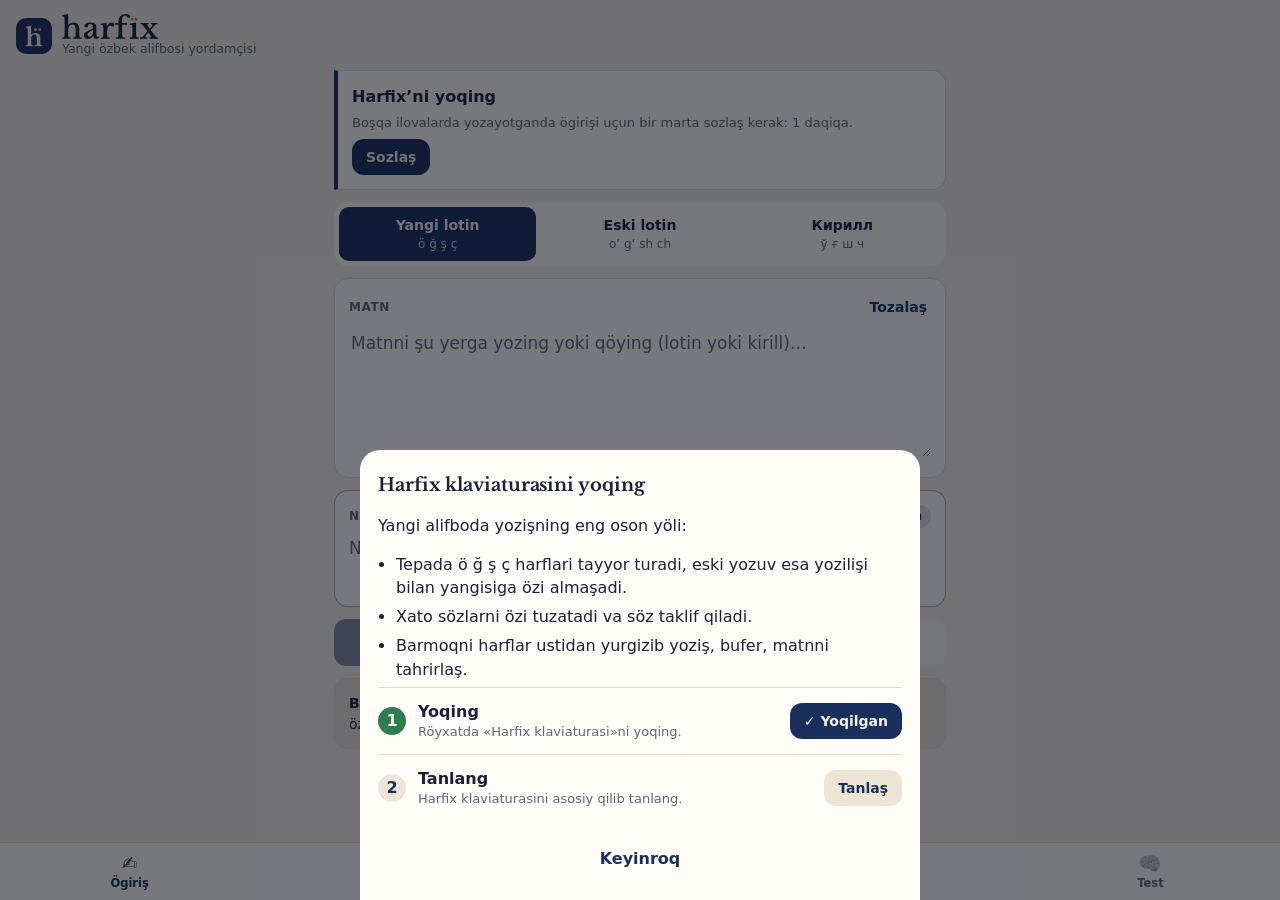
==== commit 662cbd81: "Keyboard: number pad, vivid themes and photo background, own dictionary; app: keyboard invite, feedb" ====
--- a/android/app/src/main/assets/ui/index.html
+++ b/android/app/src/main/assets/ui/index.html
@@ -152,6 +152,17 @@
           <span class="switch"><input type="checkbox" data-set="lang_ru"><span></span></span></label>
         <label class="set"><div><b>Ўзбекча (кирилл)</b><p class="hint" data-t="Oʻzbek kirill klaviaturasi"></p></div>
           <span class="switch"><input type="checkbox" data-set="lang_uz_cyrl"><span></span></span></label>
+        <div class="set"><div><b data-t="Klaviatura foni"></b>
+          <p class="hint" data-t="Telefoningizdagi rasm klaviatura orqasida turadi. Boshqa mavzular: klaviatura menyusi → Mavzu (Lojuvard, Shafaq, Tun)."></p></div>
+          <div class="bg-buttons"><button class="btn small" id="bg-pick" data-t="Rasm tanlash"></button>
+            <button class="btn small" id="bg-clear" data-t="Olib tashlash" hidden></button></div></div>
+      </div>
+      <div class="card" id="dict-card">
+        <h3 data-t="Shaxsiy lugʻat"></h3>
+        <p class="hint" data-t="Lugʻatda yoʻq soʻzlaringiz: klaviatura ularni tuzatmaydi va taklif qiladi. Yozayotganda tepada chiqadigan «＋ soʻz» ni bosib ham qoʻshasiz."></p>
+        <form id="dict-form" class="dict-form"><input id="dict-input" type="text" autocomplete="off" spellcheck="false" maxlength="30">
+          <button class="btn small primary" data-t="Qoʻshish"></button></form>
+        <div id="dict-list" class="chips"></div>
       </div>
       <div class="card">
         <h3 data-t="Qulayliklar"></h3>
@@ -166,6 +177,8 @@
         <label class="set"><div><b data-t="Bildirishnomalar"></b>
           <p class="hint" data-t="Eʼlonlar, yangi versiya va «Odatiy klaviaturada» oʻchib qolsa. Reklama yuborilmaydi."></p></div>
           <span class="switch"><input type="checkbox" data-set="notify"><span></span></span></label>
+        <p><button class="btn" id="feedback" data-t="💬 Taklif va shikoyatlar"></button></p>
+        <p class="hint" data-t="Telegram orqali yozing: @a33208"></p>
         <p><button class="link" id="privacy" data-t="Maxfiylik siyosati"></button></p>
         <p class="hint" id="app-version"></p>
       </div>
@@ -243,6 +256,26 @@
     </div>
   </div>
 
+  <!-- Until the Harfix keyboard is chosen: invite to switch it on -->
+  <div class="modal" id="kbd-onboard" hidden role="dialog" aria-modal="true" aria-labelledby="onboard-title">
+    <div class="sheet">
+      <h2 id="onboard-title" data-t="Harfix klaviaturasini yoqing"></h2>
+      <p data-t="Yangi alifboda yozishning eng oson yoʻli:"></p>
+      <ul class="rules">
+        <li data-t="Tepada ö ğ ş ç harflari tayyor turadi, eski yozuv esa yozilishi bilan yangisiga oʻzi almashadi."></li>
+        <li data-t="Xato soʻzlarni oʻzi tuzatadi va soʻz taklif qiladi."></li>
+        <li data-t="Barmoqni harflar ustidan yurgizib yozish, bufer, matnni tahrirlash."></li>
+      </ul>
+      <div class="step" id="ob-step1"><span class="num">1</span>
+        <div class="grow"><b data-t="Yoqing"></b><div class="hint" data-t="Roʻyxatda «Harfix klaviaturasi»ni yoqing."></div></div>
+        <button class="btn small primary" id="ob-enable" data-t="Yoqish"></button></div>
+      <div class="step" id="ob-step2"><span class="num">2</span>
+        <div class="grow"><b data-t="Tanlang"></b><div class="hint" data-t="Harfix klaviaturasini asosiy qilib tanlang."></div></div>
+        <button class="btn small" id="ob-choose" data-t="Tanlash"></button></div>
+      <div class="sheet-actions"><button class="btn" id="ob-later" data-t="Keyinroq"></button></div>
+    </div>
+  </div>
+
   <div id="toast" class="toast" role="status"></div>
   <script src="harfix.js?v=202611090141"></script>
   <script src="online.js?v=202611090141"></script>
--- a/android/app/src/main/assets/ui/style.css
+++ b/android/app/src/main/assets/ui/style.css
@@ -1,324 +1,164 @@
-/* Harfix for Android. Brand: lapis, gold and ivory. Light/dark follows the phone.
-   Look: "Liquid Glass": translucent blurred surfaces with a bright top edge, springy motion. */
-/* colours and the serif: brand.css (made by brand/build.py) */
-
-/* --- glass and motion tokens ------------------------------------------------------- */
-:root {
-  --glass: rgba(255, 253, 248, .66);         /* cards */
-  --glass-strong: rgba(255, 253, 248, .8);   /* header, tab bar, toast: they float over text */
-  --glass-sheet: rgba(255, 253, 248, .88);   /* bottom sheets */
-  --glass-tint: rgba(236, 229, 214, .72);    /* the tip card */
-  --glass-line: rgba(24, 33, 58, .09);       /* outer hairline */
-  --glass-hi: rgba(255, 255, 255, .9);       /* specular top edge */
-  --glass-rim: rgba(255, 255, 255, .4);      /* faint inner rim */
-  --glass-shadow: 0 1px 2px rgba(24, 33, 58, .05), 0 10px 28px -14px rgba(24, 33, 58, .24);
-  --glass-shadow-lg: 0 2px 6px rgba(24, 33, 58, .07), 0 18px 40px -14px rgba(24, 33, 58, .32);
-  --blur: blur(18px) saturate(160%);
-  --blur-strong: blur(24px) saturate(180%);
-  --ink-2: #4A5163;   /* secondary text on the floating bars: darker than --hint so it stays AA over any content */
-  --drop: rgba(27, 47, 94, .1);
-  --focus: #1B2F5E;
-  --scrim: rgba(14, 20, 36, .3);
-  --aura-1: rgba(27, 47, 94, .1); --aura-2: rgba(200, 144, 46, .13); --aura-3: rgba(42, 69, 128, .07);
-  /* springs: a fallback curve first, the real spring where linear() works */
-  --spring: cubic-bezier(.3, 1.35, .55, 1);
-  --spring-soft: cubic-bezier(.2, .8, .2, 1);
-  --spring-sheet: cubic-bezier(.25, 1.1, .4, 1);
-  --spring-press: cubic-bezier(.3, 1.6, .5, 1);
-}
-@supports (transition-timing-function: linear(0, 1)) {
-  :root {
-    --spring: linear(0, .162, .358, .552, .723, .862, .964, 1.033, 1.072, 1.089, 1.089, 1.08, 1.065, 1.048, 1.033,
-      1.019, 1.008, 1.001, .996, .993, .992, .993, .994, .995, 1);
-    --spring-soft: linear(0, .191, .364, .512, .634, .731, .806, .863, .905, .935, .957, .973, .983, .99, .995, .997,
-      .999, 1);
-    --spring-sheet: linear(0, .162, .352, .532, .683, .801, .886, .944, .981, 1.002, 1.012, 1.016, 1.016, 1.014,
-      1.011, 1.008, 1.005, 1.004, 1.002, 1.001, 1);
-    --spring-press: linear(0, .089, .296, .544, .776, .96, 1.083, 1.147, 1.163, 1.146, 1.111, 1.071, 1.034, 1.004,
-      .985, .976, .973, .977, .982, .989, .995, 1, 1.003, 1.004, 1);
-  }
-}
-@media (prefers-color-scheme: dark) {
-  :root:not([data-theme="light"]) {
-    --glass: rgba(23, 32, 54, .62); --glass-strong: rgba(23, 32, 54, .8); --glass-sheet: rgba(23, 32, 54, .88);
-    --glass-tint: rgba(31, 42, 69, .72);
-    --glass-line: rgba(255, 255, 255, .07); --glass-hi: rgba(255, 255, 255, .14); --glass-rim: rgba(255, 255, 255, .04);
-    --glass-shadow: 0 1px 2px rgba(0, 0, 0, .25), 0 12px 30px -14px rgba(0, 0, 0, .6);
-    --glass-shadow-lg: 0 2px 8px rgba(0, 0, 0, .35), 0 20px 44px -14px rgba(0, 0, 0, .7);
-    --ink-2: #B8BFCE; --drop: rgba(226, 172, 69, .16); --focus: #E2AC45; --scrim: rgba(4, 7, 14, .5);
-    --aura-1: rgba(64, 98, 186, .2); --aura-2: rgba(226, 172, 69, .07); --aura-3: rgba(42, 69, 128, .16);
-  }
-}
-:root[data-theme="dark"] {
-  --glass: rgba(23, 32, 54, .62); --glass-strong: rgba(23, 32, 54, .8); --glass-sheet: rgba(23, 32, 54, .88);
-  --glass-tint: rgba(31, 42, 69, .72);
-  --glass-line: rgba(255, 255, 255, .07); --glass-hi: rgba(255, 255, 255, .14); --glass-rim: rgba(255, 255, 255, .04);
-  --glass-shadow: 0 1px 2px rgba(0, 0, 0, .25), 0 12px 30px -14px rgba(0, 0, 0, .6);
-  --glass-shadow-lg: 0 2px 8px rgba(0, 0, 0, .35), 0 20px 44px -14px rgba(0, 0, 0, .7);
-  --ink-2: #B8BFCE; --drop: rgba(226, 172, 69, .16); --focus: #E2AC45; --scrim: rgba(4, 7, 14, .5);
-  --aura-1: rgba(64, 98, 186, .2); --aura-2: rgba(226, 172, 69, .07); --aura-3: rgba(42, 69, 128, .16);
-}
-
-/* --- base ---------------------------------------------------------------------------- */
-* { box-sizing: border-box; }
-html, body { margin: 0; }
-body {
-  background: var(--bg); color: var(--text); min-height: 100vh;
-  font: 16px/1.45 Roboto, "Segoe UI", system-ui, sans-serif;
-  -webkit-tap-highlight-color: transparent; padding-bottom: 88px;
-}
-/* soft lapis and gold light behind the glass, so the blur has something to show */
-body::before {
-  content: ""; position: fixed; inset: 0; z-index: -1; pointer-events: none;
-  background:
-    radial-gradient(120% 60% at -10% -5%, var(--aura-1), transparent 62%),
-    radial-gradient(90% 50% at 110% 38%, var(--aura-2), transparent 62%),
-    radial-gradient(110% 55% at 15% 108%, var(--aura-3), transparent 62%);
-}
-button { font: inherit; color: inherit; cursor: pointer; }
-[hidden] { display: none !important; }
-h1 { font-size: 19px; margin: 0; line-height: 1.1; }
-.brand-name .wordmark { height: 25px; }
-h2 { font-size: 18px; margin: 0 0 8px; }
-h3 { font-size: 16px; margin: 0 0 8px; }
-:focus-visible { outline: 2.5px solid var(--focus); outline-offset: 2px; }
-
-/* header: a glass bar that the page scrolls under */
-.top { position: sticky; top: 0; z-index: 10; display: flex; align-items: center; gap: 10px; padding: 12px 16px 10px;
-  background: var(--card); border-bottom: 1px solid transparent; transition: border-color .25s ease, box-shadow .25s ease; }
-.top.scrolled { border-bottom-color: var(--glass-line); box-shadow: 0 10px 24px -18px rgba(24, 33, 58, .5); }
-.logo { width: 36px; height: 36px; border-radius: 10px; }
-.sub { margin: 1px 0 0; color: var(--ink-2); font-size: 12.5px; }
-
-main { padding: 6px 14px 16px; max-width: 640px; margin: 0 auto; overflow-x: clip; overflow-clip-margin: 16px; }
-
-/* panels slide in from the side of the tab you came from (--dx), with a little scale and blur */
-.panel { display: none; }
-.panel.active { display: block; animation: panel-in .3s var(--spring-soft); }
-.panel.from-left { --dx: -24px; }
-.panel.from-right { --dx: 24px; }
-@keyframes panel-in {
-  from { opacity: 0; transform: translateX(var(--dx, 0)) scale(.985); filter: blur(5px); }
-  to { opacity: 1; transform: none; filter: none; }
-}
-
-/* --- glass surfaces: solid first, glass where backdrop-filter works ----------------- */
-.card, .letter, .seg, .ol-bar, .ol-ad {
-  background: var(--card); border: 1px solid var(--glass-line);
-  box-shadow: inset 0 1px 0 var(--glass-hi), inset 0 0 0 1px var(--glass-rim), var(--glass-shadow);
-}
-.card { border-radius: var(--radius); padding: 14px; margin-bottom: 12px; }
-.label { font-size: 12px; font-weight: 700; color: var(--hint); text-transform: uppercase; letter-spacing: .05em; }
-.row { display: flex; align-items: center; justify-content: space-between; gap: 10px; }
-.hint { color: var(--hint); font-size: 13px; }
-.link { background: none; border: 0; color: var(--accent); padding: 4px; font-size: 14px; font-weight: 600; border-radius: 8px; }
-.lead { margin: 4px 2px 12px; }
-.tip { background: var(--soft); font-size: 14px; }
-
-.seg { display: grid; grid-template-columns: repeat(3, 1fr); gap: 5px;
-  padding: 5px; border-radius: var(--radius); margin-bottom: 12px; }
-.seg button { border: 0; background: none; border-radius: 10px; padding: 8px 4px; display: flex;
-  flex-direction: column; align-items: center; font-weight: 600; font-size: 14px; }
-.seg small { color: var(--hint); font-weight: 500; font-size: 12px; }
-.seg button.on { background: var(--accent); color: var(--accent-text);
-  box-shadow: inset 0 1px 0 rgba(255, 255, 255, .22), 0 6px 14px -8px var(--accent); }
-.seg button.on small { color: inherit; opacity: .85; }
-.seg.small { background: color-mix(in srgb, var(--bg) 80%, transparent); border-color: transparent;
-  box-shadow: inset 0 1px 2px rgba(0, 0, 0, .06); }
-
-textarea { width: 100%; margin-top: 8px; border: 0; outline: none; resize: vertical; background: transparent;
-  color: var(--text); font: inherit; font-size: 17px; min-height: 96px; }
-textarea::placeholder { color: var(--hint); }
-textarea:focus-visible { outline: none; } /* the text card gets a ring, #try its accent border */
-.card:has(> textarea:focus-visible) { box-shadow: inset 0 1px 0 var(--glass-hi), var(--glass-shadow),
-  0 0 0 2.5px color-mix(in srgb, var(--focus) 45%, transparent); }
-#try { min-height: 56px; border: 1.5px solid var(--line); border-radius: 10px; padding: 8px 10px; }
-#try:focus { border-color: var(--accent); }
-.result { border: 1.5px solid color-mix(in srgb, var(--accent) 40%, transparent); }
-.out { margin-top: 8px; font-size: 17px; white-space: pre-wrap; word-break: break-word; min-height: 56px;
-  user-select: text; -webkit-user-select: text; }
-.out.empty { color: var(--hint); }
-.badge { font-size: 12px; font-weight: 700; padding: 3px 9px; border-radius: 999px;
-  background: color-mix(in srgb, var(--accent) 14%, transparent); color: var(--accent); }
-
-.actions { display: grid; grid-template-columns: 1fr 1fr; gap: 8px; margin-bottom: 12px; }
-.btn { border: 0; border-radius: 14px; padding: 12px 14px; font-weight: 600; background: var(--card); color: var(--accent);
-  box-shadow: inset 0 1px 0 var(--glass-hi), inset 0 0 0 1px var(--glass-line), var(--glass-shadow); }
-.btn.primary { color: var(--accent-text);
-  background: linear-gradient(180deg, rgba(255, 255, 255, .16), rgba(255, 255, 255, 0) 55%), var(--accent);
-  box-shadow: inset 0 1px 0 rgba(255, 255, 255, .26), 0 8px 18px -10px var(--accent); }
-.btn.small { padding: 8px 14px; font-size: 14px; background: var(--soft); box-shadow: inset 0 1px 0 var(--glass-rim); }
-.btn.small.done { background: color-mix(in srgb, var(--ok) 16%, transparent); color: var(--ok); }
-.btn.wide { width: 100%; margin-top: 10px; }
-.btn:disabled { opacity: .5; }
-
-/* press: a quick squish, then a spring back */
-.btn, .seg button, .opt, .link, .tab, .switch, .x, .ol-link, .ol-x, .ol-go {
-  transition: transform .5s var(--spring-press), background-color .2s ease, color .2s ease, box-shadow .2s ease, opacity .2s ease;
-}
-.btn:active:not(:disabled), .seg button:active, .opt:active:not(:disabled), .link:active, .x:active,
-.ol-link:active, .ol-x:active, .ol-go:active, .switch:active, .set:active .switch {
-  transform: scale(.96); transition-duration: .12s; transition-timing-function: ease-out;
-}
-.tab:active { transform: scale(.92); transition-duration: .12s; transition-timing-function: ease-out; }
-
-.center-card { text-align: center; }
-.big-icon { font-size: 38px; }
-.q { display: grid; grid-template-columns: 26px 1fr auto; gap: 8px; align-items: center; padding: 9px 0;
-  border-top: 1px solid var(--line); font-size: 14.5px; }
-.q:first-child { border-top: 0; }
-.q .name { overflow: hidden; text-overflow: ellipsis; white-space: nowrap; }
-.q .st { font-size: 12.5px; color: var(--hint); }
-.q .st.ok { color: var(--ok); } .q .st.bad { color: var(--bad); }
-.q .acts { display: flex; gap: 2px; }
-.x { border: 0; background: none; color: var(--hint); font-size: 18px; width: 30px; height: 30px; border-radius: 50%; }
-
-.step { display: flex; align-items: center; gap: 12px; padding: 12px 0; border-top: 1px solid var(--line); }
-.step .num { width: 28px; height: 28px; border-radius: 50%; display: grid; place-items: center; flex: none;
-  background: var(--soft); color: var(--accent); font-weight: 700; box-shadow: inset 0 1px 0 var(--glass-rim); }
-.step.done .num { background: var(--ok); color: #fff; }
-.grow { flex: 1; min-width: 0; }
-
-.settings { padding: 2px 14px; }
-.set { display: flex; align-items: center; justify-content: space-between; gap: 14px; padding: 12px 0;
-  border-top: 1px solid var(--line); }
-.set:first-child { border-top: 0; }
-.set p { margin: 2px 0 0; }
-.switch { position: relative; display: inline-block; width: 46px; height: 26px; flex: none; }
-.switch input { opacity: 0; width: 0; height: 0; position: absolute; }
-.switch span { position: absolute; inset: 0; border-radius: 99px; background: #b9c1cb; transition: background-color .25s ease;
-  box-shadow: inset 0 1px 2px rgba(0, 0, 0, .12); }
-.switch span::before { content: ""; position: absolute; width: 20px; height: 20px; left: 3px; top: 3px;
-  border-radius: 99px; background: #fff; box-shadow: 0 1px 3px rgba(0, 0, 0, .25), 0 0 0 .5px rgba(0, 0, 0, .04);
-  transition: transform .45s var(--spring), width .35s var(--spring); }
-.switch input:checked + span { background: var(--accent); }
-.switch input:checked + span::before { transform: translateX(20px); }
-/* pressed: the knob stretches like a drop (and stays against its end) */
-.switch:active span::before, .set:active .switch span::before { width: 26px; }
-.switch:active input:checked + span::before, .set:active .switch input:checked + span::before { transform: translateX(14px); }
-.switch input:focus-visible + span { outline: 2.5px solid var(--focus); outline-offset: 2px; }
-
-.letters { display: grid; grid-template-columns: repeat(2, 1fr); gap: 10px; margin-bottom: 12px; }
-.letter { border-radius: var(--radius); padding: 12px; text-align: center; }
-.letter .big { font-size: 34px; font-weight: 800; color: var(--accent); line-height: 1.1; }
-.letter .from { color: var(--hint); font-size: 13px; margin-top: 2px; }
-.letter .ex { font-size: 14px; margin-top: 6px; }
-.rules { margin: 0; padding-left: 18px; }
-.rules li { margin: 6px 0; }
-.rules b { color: var(--accent); }
-kbd { font: 600 12px Roboto, sans-serif; padding: 1px 6px; border-radius: 5px; border: 1px solid var(--line); background: var(--bg); }
-
-.progress { height: 6px; background: var(--line); border-radius: 99px; overflow: hidden; margin: 10px 0 14px; }
-.progress div { height: 100%; width: 0; background: linear-gradient(90deg, var(--accent), var(--accent-2));
-  transition: width .45s var(--spring-soft); }
-.opts { display: grid; gap: 8px; margin-bottom: 10px; }
-.opt { text-align: left; border: 1.5px solid var(--line); background: color-mix(in srgb, var(--card) 45%, transparent);
-  border-radius: 14px; padding: 12px 14px; font-size: 17px; box-shadow: inset 0 1px 0 var(--glass-rim); }
-.opt.ok { border-color: var(--ok); background: color-mix(in srgb, var(--ok) 14%, transparent); }
-.opt.bad { border-color: var(--bad); background: color-mix(in srgb, var(--bad) 12%, transparent); }
-.final { text-align: center; font-size: 44px; margin: 6px 0; }
-
-/* tab bar: a floating glass capsule; the drop (.tab-drop, placed by app.js) glides under the active tab */
-.tabs { position: fixed; left: 0; right: 0; bottom: 10px; margin: 0 auto; width: calc(100% - 20px); max-width: 480px;
-  display: flex; padding: 5px; border-radius: 999px; z-index: 5; overflow: hidden;
-  background: var(--card); border: 1px solid var(--glass-line);
-  box-shadow: inset 0 1px 0 var(--glass-hi), inset 0 0 0 1px var(--glass-rim), var(--glass-shadow-lg); }
-.tab { position: relative; z-index: 1; flex: 1; min-width: 0; border: 0; background: none; display: flex; flex-direction: column;
-  align-items: center; gap: 1px; padding: 5px 2px 4px; color: var(--ink-2); font-size: 11.5px; font-weight: 600;
-  border-radius: 999px; }
-.tab > span:last-child { max-width: 100%; overflow: hidden; text-overflow: ellipsis; white-space: nowrap; }
-.tab .ico { font-size: 19px; line-height: 1.2; filter: grayscale(1); opacity: .75; transition: filter .25s ease, opacity .25s ease; }
-.tab.active { color: var(--accent); }
-.tab:focus-visible { outline-offset: -3px; }
-.tab-drop { position: absolute; left: 0; top: 5px; bottom: 5px; width: 0; z-index: 0; pointer-events: none;
-  transition: transform .5s var(--spring); }
-.tab-drop.still { transition: none; }
-.tab-drop > span { position: absolute; inset: 0; border-radius: 999px; background: var(--drop);
-  box-shadow: inset 0 1px 0 var(--glass-hi), inset 0 0 0 .5px var(--glass-line); }
-body.typing .tabs { display: none; }
-body.typing { padding-bottom: 12px; }
-.tab.active .ico { filter: none; opacity: 1; }
-
-/* toast: a glass pill */
-.toast { position: fixed; left: 50%; bottom: 88px; transform: translate(-50%, 14px) scale(.9); background: var(--card);
-  color: var(--text); padding: 10px 18px; border-radius: 999px; font-size: 14px; font-weight: 600; opacity: 0;
-  border: 1px solid var(--glass-line); box-shadow: inset 0 1px 0 var(--glass-hi), var(--glass-shadow-lg);
-  pointer-events: none; transition: opacity .2s ease, transform .45s var(--spring); max-width: calc(100% - 32px); }
-.toast.show { opacity: 1; transform: translate(-50%, 0) scale(1); }
-
-/* --- online (online.js): announcement / new version bars, sponsor card ------ */
-.online-top { display: grid; gap: 8px; margin-bottom: 12px; }
-.ol-bar { display: flex; align-items: center; gap: 8px;
-  border-left: 4px solid var(--accent); border-radius: var(--radius); padding: 8px 6px 8px 12px; font-size: 14px; }
-.ol-text { flex: 1; min-width: 0; overflow-wrap: anywhere; }
-.ol-link { border: 0; background: none; color: var(--accent); font-weight: 600; padding: 6px 4px; white-space: nowrap; }
-.ol-x { border: 0; background: none; color: var(--hint); font-size: 20px; line-height: 1; padding: 4px 8px; }
-.online-ad { margin-top: 12px; }
-.ol-ad { border-radius: var(--radius); padding: 8px 12px 12px; cursor: pointer; }
-.ol-head { display: flex; align-items: center; justify-content: space-between; margin-bottom: 4px; }
-.ol-tag { font-size: 11px; font-weight: 600; letter-spacing: .04em; text-transform: uppercase; color: var(--hint);
-  border: 1px solid var(--line); border-radius: 6px; padding: 1px 6px; }
-.ol-body { display: flex; gap: 12px; align-items: center; }
-.ol-img { width: 52px; height: 52px; border-radius: 12px; object-fit: cover; flex: none; }
-.ol-words { min-width: 0; }
-.ol-title { display: block; }
-.ol-desc { margin: 2px 0 0; color: var(--hint); font-size: 14px; overflow-wrap: anywhere; }
-.ol-go { margin-top: 10px; width: 100%; border: 0; border-radius: 10px; padding: 10px; font-weight: 600;
-  background: color-mix(in srgb, var(--accent) 12%, transparent); color: var(--accent); }
-
-/* first-run card, "switched off" warning, explanation sheet */
-.notice-card { display: grid; gap: 6px; justify-items: start; border-left: 4px solid var(--accent); border-radius: 0 var(--radius) var(--radius) 0; }
-.notice-card.warn { border-left-color: var(--amber); }
-.notice-card p { margin: 0; }
-
-/* sheets rise as floating glass over a blurred page; closing slides them back down where the browser can */
-.modal { position: fixed; inset: 0; z-index: 30; background: var(--scrim); display: flex; align-items: flex-end; justify-content: center;
-  animation: scrim-in .24s ease-out;
-  transition: opacity .22s ease;
-  transition: opacity .22s ease, display .22s allow-discrete; }
-.modal[hidden] { opacity: 0; pointer-events: none; }
-.sheet { background: var(--card); color: var(--text); width: calc(100% - 16px); max-width: 560px;
-  margin: 0 8px calc(8px + env(safe-area-inset-bottom)); border-radius: 28px; padding: 22px 18px 18px;
-  max-height: calc(90vh - 8px); overflow: auto; border: 1px solid var(--glass-line);
-  box-shadow: inset 0 1px 0 var(--glass-hi), inset 0 0 0 1px var(--glass-rim), var(--glass-shadow-lg);
-  animation: sheet-up .5s var(--spring-sheet); }
-.modal[hidden] .sheet { transform: translateY(calc(100% + 24px)); transition: transform .22s cubic-bezier(.4, 0, 1, 1); }
-@keyframes scrim-in { from { opacity: 0; } }
-@keyframes sheet-up { from { transform: translateY(calc(100% + 24px)); } }
-.sheet h2 { margin: 0 0 8px; }
-.sheet-actions { display: grid; grid-template-columns: 1fr 1.6fr; gap: 10px; margin-top: 14px; }
-.btn.primary.small { background: linear-gradient(180deg, rgba(255, 255, 255, .16), rgba(255, 255, 255, 0) 55%), var(--accent);
-  color: var(--accent-text); }
-
-/* --- glass where the WebView can blur what is behind -------------------------------- */
-@supports ((-webkit-backdrop-filter: blur(1px)) or (backdrop-filter: blur(1px))) {
-  .card, .letter, .seg, .ol-bar, .ol-ad, .btn:not(.primary):not(.small) {
-    background: var(--glass); -webkit-backdrop-filter: var(--blur); backdrop-filter: var(--blur);
-  }
-  .tip { background: var(--glass-tint); }
-  .seg.small { -webkit-backdrop-filter: none; backdrop-filter: none; }
-  .top, .tabs, .toast {
-    background: var(--glass-strong); -webkit-backdrop-filter: var(--blur-strong); backdrop-filter: var(--blur-strong);
-  }
-  .modal { -webkit-backdrop-filter: blur(6px) saturate(120%); backdrop-filter: blur(6px) saturate(120%); }
-  .sheet { background: var(--glass-sheet); -webkit-backdrop-filter: var(--blur-strong); backdrop-filter: var(--blur-strong); }
-}
-
-/* --- reduced motion: nothing moves, things only fade quickly ------------------------ */
-@media (prefers-reduced-motion: reduce) {
-  .panel.active { animation: fade-in .14s ease-out; }
-  .modal, .sheet { animation: fade-in .14s ease-out; }
-  .modal[hidden] .sheet { transform: none; transition: none; }
-  .tab-drop { transition: none; }
-  .btn, .seg button, .opt, .link, .tab, .switch, .x, .ol-link, .ol-x, .ol-go {
-    transition: background-color .15s ease, color .15s ease, box-shadow .15s ease, opacity .15s ease;
-  }
-  .btn:active:not(:disabled), .seg button:active, .opt:active:not(:disabled), .link:active, .x:active,
-  .ol-link:active, .ol-x:active, .ol-go:active, .switch:active, .set:active .switch, .tab:active { transform: none; }
-  .switch span::before { transition: transform .12s linear; }
-  .switch:active span::before, .set:active .switch span::before { width: 20px; }
-  .switch:active input:checked + span::before, .set:active .switch input:checked + span::before { transform: translateX(20px); }
-  .toast, .toast.show { transform: translate(-50%, 0); transition: opacity .15s ease; }
-  .progress div { transition: none; }
-}
-@keyframes fade-in { from { opacity: 0; } }
+/* Harfix for Android. Brand: blue #1C6EF2 → teal #14B8A6, amber #FFC53D.
+   Light/dark follows the phone. */
+/* colours and the serif: brand.css (made by brand/build.py) */
+* { box-sizing: border-box; }
+html, body { margin: 0; }
+body {
+  background: var(--bg); color: var(--text); min-height: 100vh;
+  font: 16px/1.45 Roboto, "Segoe UI", system-ui, sans-serif;
+  -webkit-tap-highlight-color: transparent; padding-bottom: 68px;
+}
+button { font: inherit; color: inherit; cursor: pointer; }
+[hidden] { display: none !important; }
+h1 { font-size: 19px; margin: 0; line-height: 1.1; }
+.brand-name .wordmark { height: 25px; }
+h2 { font-size: 18px; margin: 0 0 8px; }
+h3 { font-size: 16px; margin: 0 0 8px; }
+
+.top { display: flex; align-items: center; gap: 10px; padding: 14px 16px 6px; }
+.logo { width: 36px; height: 36px; border-radius: 10px; }
+.sub { margin: 1px 0 0; color: var(--hint); font-size: 12.5px; }
+
+main { padding: 6px 14px 16px; max-width: 640px; margin: 0 auto; }
+.panel { display: none; }
+.panel.active { display: block; animation: fade .16s ease; }
+@keyframes fade { from { opacity: 0; transform: translateY(3px); } to { opacity: 1; transform: none; } }
+
+.card { background: var(--card); border: 1px solid var(--line); border-radius: var(--radius); padding: 14px; margin-bottom: 12px; }
+.label { font-size: 12px; font-weight: 700; color: var(--hint); text-transform: uppercase; letter-spacing: .05em; }
+.row { display: flex; align-items: center; justify-content: space-between; gap: 10px; }
+.hint { color: var(--hint); font-size: 13px; }
+.link { background: none; border: 0; color: var(--accent); padding: 4px; font-size: 14px; font-weight: 600; }
+.lead { margin: 4px 2px 12px; }
+.tip { background: var(--soft); font-size: 14px; }
+
+.seg { display: grid; grid-template-columns: repeat(3, 1fr); gap: 5px; background: var(--card);
+  padding: 5px; border-radius: var(--radius); margin-bottom: 12px; }
+.seg button { border: 0; background: none; border-radius: 10px; padding: 8px 4px; display: flex;
+  flex-direction: column; align-items: center; font-weight: 600; font-size: 14px; }
+.seg small { color: var(--hint); font-weight: 500; font-size: 12px; }
+.seg button.on { background: var(--accent); color: var(--accent-text); }
+.seg button.on small { color: inherit; opacity: .85; }
+.seg.small { background: var(--bg); }
+
+textarea { width: 100%; margin-top: 8px; border: 0; outline: none; resize: vertical; background: transparent;
+  color: var(--text); font: inherit; font-size: 17px; min-height: 96px; }
+textarea::placeholder { color: var(--hint); }
+#try { min-height: 56px; border: 1.5px solid var(--line); border-radius: 10px; padding: 8px 10px; }
+#try:focus { border-color: var(--accent); }
+.result { border: 1.5px solid color-mix(in srgb, var(--accent) 40%, transparent); }
+.out { margin-top: 8px; font-size: 17px; white-space: pre-wrap; word-break: break-word; min-height: 56px;
+  user-select: text; -webkit-user-select: text; }
+.out.empty { color: var(--hint); }
+.badge { font-size: 12px; font-weight: 700; padding: 3px 9px; border-radius: 999px;
+  background: color-mix(in srgb, var(--accent) 14%, transparent); color: var(--accent); }
+
+.actions { display: grid; grid-template-columns: 1fr 1fr; gap: 8px; margin-bottom: 12px; }
+.btn { border: 0; border-radius: 12px; padding: 12px 14px; font-weight: 600; background: var(--card); color: var(--accent); }
+.btn.primary { background: var(--accent); color: var(--accent-text); }
+.btn.small { padding: 8px 14px; font-size: 14px; background: var(--soft); }
+.btn.small.done { background: color-mix(in srgb, var(--ok) 16%, transparent); color: var(--ok); }
+.btn.wide { width: 100%; margin-top: 10px; }
+.btn:disabled { opacity: .5; }
+.btn:active { transform: scale(.98); }
+
+.center-card { text-align: center; }
+.big-icon { font-size: 38px; }
+.q { display: grid; grid-template-columns: 26px 1fr auto; gap: 8px; align-items: center; padding: 9px 0;
+  border-top: 1px solid var(--line); font-size: 14.5px; }
+.q:first-child { border-top: 0; }
+.q .name { overflow: hidden; text-overflow: ellipsis; white-space: nowrap; }
+.q .st { font-size: 12.5px; color: var(--hint); }
+.q .st.ok { color: var(--ok); } .q .st.bad { color: var(--bad); }
+.q .acts { display: flex; gap: 2px; }
+.x { border: 0; background: none; color: var(--hint); font-size: 18px; width: 30px; height: 30px; border-radius: 50%; }
+
+.step { display: flex; align-items: center; gap: 12px; padding: 12px 0; border-top: 1px solid var(--line); }
+.step .num { width: 28px; height: 28px; border-radius: 50%; display: grid; place-items: center; flex: none;
+  background: var(--soft); color: var(--accent); font-weight: 700; }
+.step.done .num { background: var(--ok); color: #fff; }
+.grow { flex: 1; min-width: 0; }
+
+.settings { padding: 2px 14px; }
+.set { display: flex; align-items: center; justify-content: space-between; gap: 14px; padding: 12px 0;
+  border-top: 1px solid var(--line); }
+.set:first-child { border-top: 0; }
+.set p { margin: 2px 0 0; }
+.switch { position: relative; display: inline-block; width: 46px; height: 26px; flex: none; }
+.switch input { opacity: 0; width: 0; height: 0; position: absolute; }
+.switch span { position: absolute; inset: 0; border-radius: 99px; background: #b9c1cb; transition: .2s; }
+.switch span::before { content: ""; position: absolute; width: 20px; height: 20px; left: 3px; top: 3px;
+  border-radius: 50%; background: #fff; transition: .2s; box-shadow: 0 1px 3px rgba(0,0,0,.25); }
+.switch input:checked + span { background: var(--accent); }
+.switch input:checked + span::before { transform: translateX(20px); }
+
+.letters { display: grid; grid-template-columns: repeat(2, 1fr); gap: 10px; margin-bottom: 12px; }
+.letter { background: var(--card); border-radius: var(--radius); padding: 12px; text-align: center; }
+.letter .big { font-size: 34px; font-weight: 800; color: var(--accent); line-height: 1.1; }
+.letter .from { color: var(--hint); font-size: 13px; margin-top: 2px; }
+.letter .ex { font-size: 14px; margin-top: 6px; }
+.rules { margin: 0; padding-left: 18px; }
+.rules li { margin: 6px 0; }
+.rules b { color: var(--accent); }
+kbd { font: 600 12px Roboto, sans-serif; padding: 1px 6px; border-radius: 5px; border: 1px solid var(--line); background: var(--bg); }
+
+.progress { height: 6px; background: var(--line); border-radius: 99px; overflow: hidden; margin: 10px 0 14px; }
+.progress div { height: 100%; width: 0; background: linear-gradient(90deg, var(--accent), var(--accent-2)); transition: width .25s; }
+.opts { display: grid; gap: 8px; margin-bottom: 10px; }
+.opt { text-align: left; border: 1.5px solid var(--line); background: none; border-radius: 12px; padding: 12px 14px; font-size: 17px; }
+.opt.ok { border-color: var(--ok); background: color-mix(in srgb, var(--ok) 14%, transparent); }
+.opt.bad { border-color: var(--bad); background: color-mix(in srgb, var(--bad) 12%, transparent); }
+.final { text-align: center; font-size: 44px; margin: 6px 0; }
+
+.tabs { position: fixed; left: 0; right: 0; bottom: 0; display: flex; background: var(--card);
+  border-top: 1px solid var(--line); padding: 4px 2px; z-index: 5; }
+.tab { flex: 1; border: 0; background: none; display: flex; flex-direction: column; align-items: center;
+  gap: 1px; padding: 5px 0 4px; color: var(--hint); font-size: 11.5px; font-weight: 600; border-radius: 10px; }
+.tab .ico { font-size: 19px; line-height: 1.2; filter: grayscale(1); opacity: .75; }
+.tab.active { color: var(--accent); }
+body.typing .tabs { display: none; }
+body.typing { padding-bottom: 12px; }
+.tab.active .ico { filter: none; opacity: 1; }
+
+.toast { position: fixed; left: 50%; bottom: 84px; transform: translate(-50%, 20px); background: var(--text);
+  color: var(--card); padding: 10px 16px; border-radius: 999px; font-size: 14px; opacity: 0;
+  pointer-events: none; transition: all .2s ease; max-width: calc(100% - 32px); }
+.toast.show { opacity: .95; transform: translate(-50%, 0); }
+
+/* --- online (online.js): announcement / new version bars, sponsor card ------ */
+.online-top { display: grid; gap: 8px; margin-bottom: 12px; }
+.ol-bar { display: flex; align-items: center; gap: 8px; background: var(--card); border: 1px solid var(--line);
+  border-left: 4px solid var(--accent); border-radius: var(--radius); padding: 8px 6px 8px 12px; font-size: 14px; }
+.ol-text { flex: 1; min-width: 0; overflow-wrap: anywhere; }
+.ol-link { border: 0; background: none; color: var(--accent); font-weight: 600; padding: 6px 4px; white-space: nowrap; }
+.ol-x { border: 0; background: none; color: var(--hint); font-size: 20px; line-height: 1; padding: 4px 8px; }
+.online-ad { margin-top: 12px; }
+.ol-ad { background: var(--card); border: 1px solid var(--line); border-radius: var(--radius); padding: 8px 12px 12px; cursor: pointer; }
+.ol-head { display: flex; align-items: center; justify-content: space-between; margin-bottom: 4px; }
+.ol-tag { font-size: 11px; font-weight: 600; letter-spacing: .04em; text-transform: uppercase; color: var(--hint);
+  border: 1px solid var(--line); border-radius: 6px; padding: 1px 6px; }
+.ol-body { display: flex; gap: 12px; align-items: center; }
+.ol-img { width: 52px; height: 52px; border-radius: 12px; object-fit: cover; flex: none; }
+.ol-words { min-width: 0; }
+.ol-title { display: block; }
+.ol-desc { margin: 2px 0 0; color: var(--hint); font-size: 14px; overflow-wrap: anywhere; }
+.ol-go { margin-top: 10px; width: 100%; border: 0; border-radius: 10px; padding: 10px; font-weight: 600;
+  background: color-mix(in srgb, var(--accent) 12%, transparent); color: var(--accent); }
+
+/* first-run card, "switched off" warning, explanation sheet */
+.notice-card { display: grid; gap: 6px; justify-items: start; border-left: 4px solid var(--accent); border-radius: 0 var(--radius) var(--radius) 0; }
+.notice-card.warn { border-left-color: var(--amber); }
+.notice-card p { margin: 0; }
+.modal { position: fixed; inset: 0; z-index: 30; background: rgba(8, 12, 24, .55); display: flex; align-items: flex-end; justify-content: center; }
+.sheet { background: var(--card); color: var(--text); width: 100%; max-width: 560px; border-radius: 20px 20px 0 0; padding: 22px 18px calc(18px + env(safe-area-inset-bottom)); max-height: 90vh; overflow: auto; }
+.sheet h2 { margin: 0 0 8px; }
+.sheet-actions { display: grid; grid-template-columns: 1fr 1.6fr; gap: 10px; margin-top: 14px; }
+.btn.primary.small { background: var(--accent); color: var(--accent-text); }
+/* personal dictionary and keyboard background (Klaviatura) */
+.dict-form { display: flex; gap: 8px; margin-top: 10px; }
+.dict-form input { flex: 1; min-width: 0; border: 1px solid var(--line); border-radius: 12px; padding: 10px 12px;
+  background: var(--card); color: var(--text); font: inherit; }
+.chips { display: flex; flex-wrap: wrap; gap: 8px; margin-top: 10px; }
+.chip { border: 1px solid var(--line); border-radius: 99px; padding: 6px 12px; background: var(--soft); color: var(--text); font: inherit; }
+.bg-buttons { display: flex; gap: 6px; flex-wrap: wrap; justify-content: flex-end; }
+#kbd-onboard .sheet-actions { grid-template-columns: 1fr; }
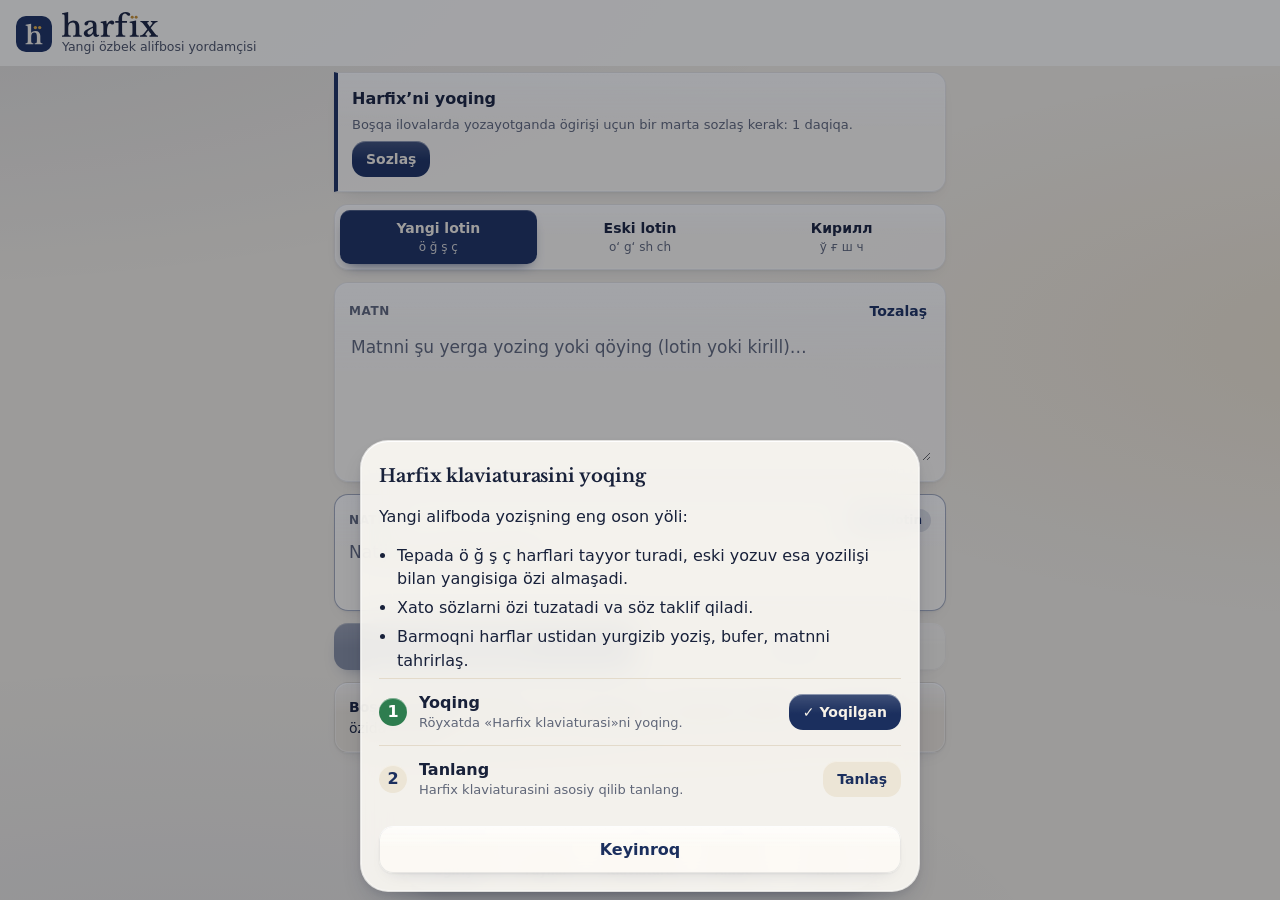
==== commit 2feaefed: "Keyboard clipboard: new screenshots ready to paste, and "Rasm qöşiş" - A screenshot just taken goes " ====
--- a/android/app/src/main/assets/ui/index.html
+++ b/android/app/src/main/assets/ui/index.html
@@ -152,6 +152,9 @@
           <span class="switch"><input type="checkbox" data-set="lang_ru"><span></span></span></label>
         <label class="set"><div><b>Ўзбекча (кирилл)</b><p class="hint" data-t="Oʻzbek kirill klaviaturasi"></p></div>
           <span class="switch"><input type="checkbox" data-set="lang_uz_cyrl"><span></span></span></label>
+        <label class="set"><div><b data-t="Skrinshotlar buferda"></b>
+          <p class="hint" data-t="Skrinshot olishingiz bilan u klaviatura buferida turadi: bir bosishda yoki «Qoʻyish» bilan yuborasiz. Rasmlarni koʻrish ruxsati soʻraladi; rasmlar telefondan chiqmaydi."></p></div>
+          <span class="switch"><input type="checkbox" data-set="shots"><span></span></span></label>
         <div class="set"><div><b data-t="Klaviatura foni"></b>
           <p class="hint" data-t="Telefoningizdagi rasm klaviatura orqasida turadi. Boshqa mavzular: klaviatura menyusi → Mavzu (Lojuvard, Shafaq, Tun)."></p></div>
           <div class="bg-buttons"><button class="btn small" id="bg-pick" data-t="Rasm tanlash"></button>
--- a/android/app/src/main/assets/ui/style.css
+++ b/android/app/src/main/assets/ui/style.css
@@ -1,164 +1,342 @@
-/* Harfix for Android. Brand: blue #1C6EF2 → teal #14B8A6, amber #FFC53D.
-   Light/dark follows the phone. */
-/* colours and the serif: brand.css (made by brand/build.py) */
-* { box-sizing: border-box; }
-html, body { margin: 0; }
-body {
-  background: var(--bg); color: var(--text); min-height: 100vh;
-  font: 16px/1.45 Roboto, "Segoe UI", system-ui, sans-serif;
-  -webkit-tap-highlight-color: transparent; padding-bottom: 68px;
-}
-button { font: inherit; color: inherit; cursor: pointer; }
-[hidden] { display: none !important; }
-h1 { font-size: 19px; margin: 0; line-height: 1.1; }
-.brand-name .wordmark { height: 25px; }
-h2 { font-size: 18px; margin: 0 0 8px; }
-h3 { font-size: 16px; margin: 0 0 8px; }
-
-.top { display: flex; align-items: center; gap: 10px; padding: 14px 16px 6px; }
-.logo { width: 36px; height: 36px; border-radius: 10px; }
-.sub { margin: 1px 0 0; color: var(--hint); font-size: 12.5px; }
-
-main { padding: 6px 14px 16px; max-width: 640px; margin: 0 auto; }
-.panel { display: none; }
-.panel.active { display: block; animation: fade .16s ease; }
-@keyframes fade { from { opacity: 0; transform: translateY(3px); } to { opacity: 1; transform: none; } }
-
-.card { background: var(--card); border: 1px solid var(--line); border-radius: var(--radius); padding: 14px; margin-bottom: 12px; }
-.label { font-size: 12px; font-weight: 700; color: var(--hint); text-transform: uppercase; letter-spacing: .05em; }
-.row { display: flex; align-items: center; justify-content: space-between; gap: 10px; }
-.hint { color: var(--hint); font-size: 13px; }
-.link { background: none; border: 0; color: var(--accent); padding: 4px; font-size: 14px; font-weight: 600; }
-.lead { margin: 4px 2px 12px; }
-.tip { background: var(--soft); font-size: 14px; }
-
-.seg { display: grid; grid-template-columns: repeat(3, 1fr); gap: 5px; background: var(--card);
-  padding: 5px; border-radius: var(--radius); margin-bottom: 12px; }
-.seg button { border: 0; background: none; border-radius: 10px; padding: 8px 4px; display: flex;
-  flex-direction: column; align-items: center; font-weight: 600; font-size: 14px; }
-.seg small { color: var(--hint); font-weight: 500; font-size: 12px; }
-.seg button.on { background: var(--accent); color: var(--accent-text); }
-.seg button.on small { color: inherit; opacity: .85; }
-.seg.small { background: var(--bg); }
-
-textarea { width: 100%; margin-top: 8px; border: 0; outline: none; resize: vertical; background: transparent;
-  color: var(--text); font: inherit; font-size: 17px; min-height: 96px; }
-textarea::placeholder { color: var(--hint); }
-#try { min-height: 56px; border: 1.5px solid var(--line); border-radius: 10px; padding: 8px 10px; }
-#try:focus { border-color: var(--accent); }
-.result { border: 1.5px solid color-mix(in srgb, var(--accent) 40%, transparent); }
-.out { margin-top: 8px; font-size: 17px; white-space: pre-wrap; word-break: break-word; min-height: 56px;
-  user-select: text; -webkit-user-select: text; }
-.out.empty { color: var(--hint); }
-.badge { font-size: 12px; font-weight: 700; padding: 3px 9px; border-radius: 999px;
-  background: color-mix(in srgb, var(--accent) 14%, transparent); color: var(--accent); }
-
-.actions { display: grid; grid-template-columns: 1fr 1fr; gap: 8px; margin-bottom: 12px; }
-.btn { border: 0; border-radius: 12px; padding: 12px 14px; font-weight: 600; background: var(--card); color: var(--accent); }
-.btn.primary { background: var(--accent); color: var(--accent-text); }
-.btn.small { padding: 8px 14px; font-size: 14px; background: var(--soft); }
-.btn.small.done { background: color-mix(in srgb, var(--ok) 16%, transparent); color: var(--ok); }
-.btn.wide { width: 100%; margin-top: 10px; }
-.btn:disabled { opacity: .5; }
-.btn:active { transform: scale(.98); }
-
-.center-card { text-align: center; }
-.big-icon { font-size: 38px; }
-.q { display: grid; grid-template-columns: 26px 1fr auto; gap: 8px; align-items: center; padding: 9px 0;
-  border-top: 1px solid var(--line); font-size: 14.5px; }
-.q:first-child { border-top: 0; }
-.q .name { overflow: hidden; text-overflow: ellipsis; white-space: nowrap; }
-.q .st { font-size: 12.5px; color: var(--hint); }
-.q .st.ok { color: var(--ok); } .q .st.bad { color: var(--bad); }
-.q .acts { display: flex; gap: 2px; }
-.x { border: 0; background: none; color: var(--hint); font-size: 18px; width: 30px; height: 30px; border-radius: 50%; }
-
-.step { display: flex; align-items: center; gap: 12px; padding: 12px 0; border-top: 1px solid var(--line); }
-.step .num { width: 28px; height: 28px; border-radius: 50%; display: grid; place-items: center; flex: none;
-  background: var(--soft); color: var(--accent); font-weight: 700; }
-.step.done .num { background: var(--ok); color: #fff; }
-.grow { flex: 1; min-width: 0; }
-
-.settings { padding: 2px 14px; }
-.set { display: flex; align-items: center; justify-content: space-between; gap: 14px; padding: 12px 0;
-  border-top: 1px solid var(--line); }
-.set:first-child { border-top: 0; }
-.set p { margin: 2px 0 0; }
-.switch { position: relative; display: inline-block; width: 46px; height: 26px; flex: none; }
-.switch input { opacity: 0; width: 0; height: 0; position: absolute; }
-.switch span { position: absolute; inset: 0; border-radius: 99px; background: #b9c1cb; transition: .2s; }
-.switch span::before { content: ""; position: absolute; width: 20px; height: 20px; left: 3px; top: 3px;
-  border-radius: 50%; background: #fff; transition: .2s; box-shadow: 0 1px 3px rgba(0,0,0,.25); }
-.switch input:checked + span { background: var(--accent); }
-.switch input:checked + span::before { transform: translateX(20px); }
-
-.letters { display: grid; grid-template-columns: repeat(2, 1fr); gap: 10px; margin-bottom: 12px; }
-.letter { background: var(--card); border-radius: var(--radius); padding: 12px; text-align: center; }
-.letter .big { font-size: 34px; font-weight: 800; color: var(--accent); line-height: 1.1; }
-.letter .from { color: var(--hint); font-size: 13px; margin-top: 2px; }
-.letter .ex { font-size: 14px; margin-top: 6px; }
-.rules { margin: 0; padding-left: 18px; }
-.rules li { margin: 6px 0; }
-.rules b { color: var(--accent); }
-kbd { font: 600 12px Roboto, sans-serif; padding: 1px 6px; border-radius: 5px; border: 1px solid var(--line); background: var(--bg); }
-
-.progress { height: 6px; background: var(--line); border-radius: 99px; overflow: hidden; margin: 10px 0 14px; }
-.progress div { height: 100%; width: 0; background: linear-gradient(90deg, var(--accent), var(--accent-2)); transition: width .25s; }
-.opts { display: grid; gap: 8px; margin-bottom: 10px; }
-.opt { text-align: left; border: 1.5px solid var(--line); background: none; border-radius: 12px; padding: 12px 14px; font-size: 17px; }
-.opt.ok { border-color: var(--ok); background: color-mix(in srgb, var(--ok) 14%, transparent); }
-.opt.bad { border-color: var(--bad); background: color-mix(in srgb, var(--bad) 12%, transparent); }
-.final { text-align: center; font-size: 44px; margin: 6px 0; }
-
-.tabs { position: fixed; left: 0; right: 0; bottom: 0; display: flex; background: var(--card);
-  border-top: 1px solid var(--line); padding: 4px 2px; z-index: 5; }
-.tab { flex: 1; border: 0; background: none; display: flex; flex-direction: column; align-items: center;
-  gap: 1px; padding: 5px 0 4px; color: var(--hint); font-size: 11.5px; font-weight: 600; border-radius: 10px; }
-.tab .ico { font-size: 19px; line-height: 1.2; filter: grayscale(1); opacity: .75; }
-.tab.active { color: var(--accent); }
-body.typing .tabs { display: none; }
-body.typing { padding-bottom: 12px; }
-.tab.active .ico { filter: none; opacity: 1; }
-
-.toast { position: fixed; left: 50%; bottom: 84px; transform: translate(-50%, 20px); background: var(--text);
-  color: var(--card); padding: 10px 16px; border-radius: 999px; font-size: 14px; opacity: 0;
-  pointer-events: none; transition: all .2s ease; max-width: calc(100% - 32px); }
-.toast.show { opacity: .95; transform: translate(-50%, 0); }
-
-/* --- online (online.js): announcement / new version bars, sponsor card ------ */
-.online-top { display: grid; gap: 8px; margin-bottom: 12px; }
-.ol-bar { display: flex; align-items: center; gap: 8px; background: var(--card); border: 1px solid var(--line);
-  border-left: 4px solid var(--accent); border-radius: var(--radius); padding: 8px 6px 8px 12px; font-size: 14px; }
-.ol-text { flex: 1; min-width: 0; overflow-wrap: anywhere; }
-.ol-link { border: 0; background: none; color: var(--accent); font-weight: 600; padding: 6px 4px; white-space: nowrap; }
-.ol-x { border: 0; background: none; color: var(--hint); font-size: 20px; line-height: 1; padding: 4px 8px; }
-.online-ad { margin-top: 12px; }
-.ol-ad { background: var(--card); border: 1px solid var(--line); border-radius: var(--radius); padding: 8px 12px 12px; cursor: pointer; }
-.ol-head { display: flex; align-items: center; justify-content: space-between; margin-bottom: 4px; }
-.ol-tag { font-size: 11px; font-weight: 600; letter-spacing: .04em; text-transform: uppercase; color: var(--hint);
-  border: 1px solid var(--line); border-radius: 6px; padding: 1px 6px; }
-.ol-body { display: flex; gap: 12px; align-items: center; }
-.ol-img { width: 52px; height: 52px; border-radius: 12px; object-fit: cover; flex: none; }
-.ol-words { min-width: 0; }
-.ol-title { display: block; }
-.ol-desc { margin: 2px 0 0; color: var(--hint); font-size: 14px; overflow-wrap: anywhere; }
-.ol-go { margin-top: 10px; width: 100%; border: 0; border-radius: 10px; padding: 10px; font-weight: 600;
-  background: color-mix(in srgb, var(--accent) 12%, transparent); color: var(--accent); }
-
-/* first-run card, "switched off" warning, explanation sheet */
-.notice-card { display: grid; gap: 6px; justify-items: start; border-left: 4px solid var(--accent); border-radius: 0 var(--radius) var(--radius) 0; }
-.notice-card.warn { border-left-color: var(--amber); }
-.notice-card p { margin: 0; }
-.modal { position: fixed; inset: 0; z-index: 30; background: rgba(8, 12, 24, .55); display: flex; align-items: flex-end; justify-content: center; }
-.sheet { background: var(--card); color: var(--text); width: 100%; max-width: 560px; border-radius: 20px 20px 0 0; padding: 22px 18px calc(18px + env(safe-area-inset-bottom)); max-height: 90vh; overflow: auto; }
-.sheet h2 { margin: 0 0 8px; }
-.sheet-actions { display: grid; grid-template-columns: 1fr 1.6fr; gap: 10px; margin-top: 14px; }
-.btn.primary.small { background: var(--accent); color: var(--accent-text); }
-/* personal dictionary and keyboard background (Klaviatura) */
-.dict-form { display: flex; gap: 8px; margin-top: 10px; }
-.dict-form input { flex: 1; min-width: 0; border: 1px solid var(--line); border-radius: 12px; padding: 10px 12px;
-  background: var(--card); color: var(--text); font: inherit; }
-.chips { display: flex; flex-wrap: wrap; gap: 8px; margin-top: 10px; }
-.chip { border: 1px solid var(--line); border-radius: 99px; padding: 6px 12px; background: var(--soft); color: var(--text); font: inherit; }
-.bg-buttons { display: flex; gap: 6px; flex-wrap: wrap; justify-content: flex-end; }
-#kbd-onboard .sheet-actions { grid-template-columns: 1fr; }
+/* Harfix for Android. Brand: lapis, gold and ivory. Light/dark follows the phone.
+   Look: "Liquid Glass": translucent surfaces with a sheen and a bright top edge, springy motion.
+   Kept cheap for slow phones: real blur (backdrop-filter) only on the tab bar and the sheets,
+   and only transform and opacity are animated. */
+/* colours and the serif: brand.css (made by brand/build.py) */
+
+/* --- glass and motion tokens ------------------------------------------------------- */
+:root {
+  --glass: rgba(255, 253, 248, .76);         /* cards, buttons: no blur, the sheen does the work */
+  --glass-sheen: linear-gradient(180deg, rgba(255, 255, 255, .6), rgba(255, 255, 255, 0) 45%);
+  --glass-strong: rgba(255, 253, 248, .93);  /* header, toast: float over text without blur */
+  --glass-bar: rgba(255, 253, 248, .8);      /* tab bar: blurred */
+  --glass-sheet: rgba(255, 253, 248, .88);   /* bottom sheets: blurred */
+  --glass-tint: rgba(236, 229, 214, .78);    /* the tip card */
+  --glass-line: rgba(24, 33, 58, .09);       /* outer hairline */
+  --glass-hi: rgba(255, 255, 255, .9);       /* specular top edge */
+  --glass-rim: rgba(255, 255, 255, .4);      /* faint inner rim */
+  --glass-shadow: 0 1px 2px rgba(24, 33, 58, .05), 0 8px 18px -12px rgba(24, 33, 58, .22);
+  --glass-shadow-lg: 0 2px 6px rgba(24, 33, 58, .07), 0 14px 28px -12px rgba(24, 33, 58, .3);
+  --blur: blur(14px) saturate(150%);         /* tab bar and sheets only */
+  --ink-2: #4A5163;   /* secondary text on the floating bars: darker than --hint so it stays AA over any content */
+  --drop: rgba(27, 47, 94, .1);
+  --focus: #1B2F5E;
+  --scrim: rgba(14, 20, 36, .38);
+  --edge: rgba(24, 33, 58, .1);   /* header shadow once scrolled */
+  --aura-1: rgba(27, 47, 94, .1); --aura-2: rgba(200, 144, 46, .13); --aura-3: rgba(42, 69, 128, .07);
+  /* springs: a fallback curve first, the real spring where linear() works */
+  --spring: cubic-bezier(.3, 1.35, .55, 1);
+  --spring-soft: cubic-bezier(.2, .8, .2, 1);
+  --spring-sheet: cubic-bezier(.25, 1.1, .4, 1);
+  --spring-press: cubic-bezier(.3, 1.6, .5, 1);
+}
+@supports (transition-timing-function: linear(0, 1)) {
+  :root {
+    --spring: linear(0, .162, .358, .552, .723, .862, .964, 1.033, 1.072, 1.089, 1.089, 1.08, 1.065, 1.048, 1.033,
+      1.019, 1.008, 1.001, .996, .993, .992, .993, .994, .995, 1);
+    --spring-soft: linear(0, .191, .364, .512, .634, .731, .806, .863, .905, .935, .957, .973, .983, .99, .995, .997,
+      .999, 1);
+    --spring-sheet: linear(0, .162, .352, .532, .683, .801, .886, .944, .981, 1.002, 1.012, 1.016, 1.016, 1.014,
+      1.011, 1.008, 1.005, 1.004, 1.002, 1.001, 1);
+    --spring-press: linear(0, .089, .296, .544, .776, .96, 1.083, 1.147, 1.163, 1.146, 1.111, 1.071, 1.034, 1.004,
+      .985, .976, .973, .977, .982, .989, .995, 1, 1.003, 1.004, 1);
+  }
+}
+@media (prefers-color-scheme: dark) {
+  :root:not([data-theme="light"]) {
+    --glass: rgba(23, 32, 54, .74); --glass-strong: rgba(23, 32, 54, .93); --glass-bar: rgba(23, 32, 54, .8);
+    --glass-sheet: rgba(23, 32, 54, .88);
+    --glass-sheen: linear-gradient(180deg, rgba(255, 255, 255, .07), rgba(255, 255, 255, 0) 45%);
+    --glass-tint: rgba(31, 42, 69, .8);
+    --glass-line: rgba(255, 255, 255, .07); --glass-hi: rgba(255, 255, 255, .14); --glass-rim: rgba(255, 255, 255, .04);
+    --glass-shadow: 0 1px 2px rgba(0, 0, 0, .25), 0 8px 20px -12px rgba(0, 0, 0, .55);
+    --glass-shadow-lg: 0 2px 8px rgba(0, 0, 0, .35), 0 14px 30px -12px rgba(0, 0, 0, .65);
+    --ink-2: #B8BFCE; --drop: rgba(226, 172, 69, .16); --focus: #E2AC45; --scrim: rgba(4, 7, 14, .58); --edge: rgba(0, 0, 0, .28);
+    --aura-1: rgba(64, 98, 186, .2); --aura-2: rgba(226, 172, 69, .07); --aura-3: rgba(42, 69, 128, .16);
+  }
+}
+:root[data-theme="dark"] {
+  --glass: rgba(23, 32, 54, .74); --glass-strong: rgba(23, 32, 54, .93); --glass-bar: rgba(23, 32, 54, .8);
+  --glass-sheet: rgba(23, 32, 54, .88);
+  --glass-sheen: linear-gradient(180deg, rgba(255, 255, 255, .07), rgba(255, 255, 255, 0) 45%);
+  --glass-tint: rgba(31, 42, 69, .8);
+  --glass-line: rgba(255, 255, 255, .07); --glass-hi: rgba(255, 255, 255, .14); --glass-rim: rgba(255, 255, 255, .04);
+  --glass-shadow: 0 1px 2px rgba(0, 0, 0, .25), 0 8px 20px -12px rgba(0, 0, 0, .55);
+  --glass-shadow-lg: 0 2px 8px rgba(0, 0, 0, .35), 0 14px 30px -12px rgba(0, 0, 0, .65);
+  --ink-2: #B8BFCE; --drop: rgba(226, 172, 69, .16); --focus: #E2AC45; --scrim: rgba(4, 7, 14, .58); --edge: rgba(0, 0, 0, .28);
+  --aura-1: rgba(64, 98, 186, .2); --aura-2: rgba(226, 172, 69, .07); --aura-3: rgba(42, 69, 128, .16);
+}
+
+/* --- base ---------------------------------------------------------------------------- */
+* { box-sizing: border-box; }
+html, body { margin: 0; }
+body {
+  background: var(--bg); color: var(--text); min-height: 100vh;
+  font: 16px/1.45 Roboto, "Segoe UI", system-ui, sans-serif;
+  -webkit-tap-highlight-color: transparent; padding-bottom: 88px;
+}
+/* soft lapis and gold light at the top of the page, behind the glass. It scrolls with the page
+   (absolute, not fixed), so it is painted once rather than on every scroll frame. */
+body::before {
+  content: ""; position: absolute; left: 0; right: 0; top: 0; height: 100vh; z-index: -1; pointer-events: none;
+  background:
+    radial-gradient(120% 60% at -10% -5%, var(--aura-1), transparent 62%),
+    radial-gradient(90% 50% at 110% 38%, var(--aura-2), transparent 62%),
+    radial-gradient(110% 55% at 15% 108%, var(--aura-3), transparent 62%);
+}
+button { font: inherit; color: inherit; cursor: pointer; }
+[hidden] { display: none !important; }
+h1 { font-size: 19px; margin: 0; line-height: 1.1; }
+.brand-name .wordmark { height: 25px; }
+h2 { font-size: 18px; margin: 0 0 8px; }
+h3 { font-size: 16px; margin: 0 0 8px; }
+:focus-visible { outline: 2.5px solid var(--focus); outline-offset: 2px; }
+
+/* header: a glass bar that the page scrolls under; its edge fades in once the page scrolls */
+.top { position: sticky; top: 0; z-index: 10; display: flex; align-items: center; gap: 10px; padding: 12px 16px 10px;
+  background: var(--glass-strong); }
+.top::after { content: ""; position: absolute; left: 0; right: 0; top: 100%; height: 14px; pointer-events: none;
+  border-top: 1px solid var(--glass-line); background: linear-gradient(var(--edge), transparent);
+  opacity: 0; transition: opacity .25s ease; }
+.top.scrolled::after { opacity: 1; }
+.logo { width: 36px; height: 36px; border-radius: 10px; }
+.sub { margin: 1px 0 0; color: var(--ink-2); font-size: 12.5px; }
+
+main { padding: 6px 14px 16px; max-width: 640px; margin: 0 auto; overflow-x: clip; overflow-clip-margin: 16px; }
+
+/* panels slide in from the side of the tab you came from (--dx), with a little scale (transform and opacity only) */
+.panel { display: none; }
+.panel.active { display: block; animation: panel-in .3s var(--spring-soft); }
+.panel.from-left { --dx: -24px; }
+.panel.from-right { --dx: 24px; }
+@keyframes panel-in {
+  from { opacity: 0; transform: translateX(var(--dx, 0)) scale(.985); }
+  to { opacity: 1; transform: none; }
+}
+
+/* --- glass surfaces: a translucent fill with a sheen, a bright top edge and a soft shadow.
+   No blur here: blurring every card made each scroll frame expensive on slow phones. --- */
+.card, .letter, .seg, .ol-bar, .ol-ad {
+  background: var(--glass-sheen), var(--glass); border: 1px solid var(--glass-line);
+  box-shadow: inset 0 1px 0 var(--glass-hi), inset 0 0 0 1px var(--glass-rim), var(--glass-shadow);
+}
+.card { border-radius: var(--radius); padding: 14px; margin-bottom: 12px; }
+.label { font-size: 12px; font-weight: 700; color: var(--hint); text-transform: uppercase; letter-spacing: .05em; }
+.row { display: flex; align-items: center; justify-content: space-between; gap: 10px; }
+.hint { color: var(--hint); font-size: 13px; }
+.link { background: none; border: 0; color: var(--accent); padding: 4px; font-size: 14px; font-weight: 600; border-radius: 8px; }
+.lead { margin: 4px 2px 12px; }
+.tip { background: var(--glass-sheen), var(--glass-tint); font-size: 14px; }
+
+.seg { display: grid; grid-template-columns: repeat(3, 1fr); gap: 5px;
+  padding: 5px; border-radius: var(--radius); margin-bottom: 12px; }
+.seg button { border: 0; background: none; border-radius: 10px; padding: 8px 4px; display: flex;
+  flex-direction: column; align-items: center; font-weight: 600; font-size: 14px; }
+.seg small { color: var(--hint); font-weight: 500; font-size: 12px; }
+.seg button.on { background: var(--accent); color: var(--accent-text);
+  box-shadow: inset 0 1px 0 rgba(255, 255, 255, .22), 0 6px 14px -8px var(--accent); }
+.seg button.on small { color: inherit; opacity: .85; }
+.seg.small { background: color-mix(in srgb, var(--bg) 80%, transparent); border-color: transparent;
+  box-shadow: inset 0 1px 2px rgba(0, 0, 0, .06); }
+
+textarea { width: 100%; margin-top: 8px; border: 0; outline: none; resize: vertical; background: transparent;
+  color: var(--text); font: inherit; font-size: 17px; min-height: 96px; }
+textarea::placeholder { color: var(--hint); }
+textarea:focus-visible { outline: none; } /* the text card gets a ring, #try its accent border */
+.card:has(> textarea:focus-visible) { box-shadow: inset 0 1px 0 var(--glass-hi), var(--glass-shadow),
+  0 0 0 2.5px color-mix(in srgb, var(--focus) 45%, transparent); }
+#try { min-height: 56px; border: 1.5px solid var(--line); border-radius: 10px; padding: 8px 10px; }
+#try:focus { border-color: var(--accent); }
+.result { border: 1.5px solid color-mix(in srgb, var(--accent) 40%, transparent); }
+.out { margin-top: 8px; font-size: 17px; white-space: pre-wrap; word-break: break-word; min-height: 56px;
+  user-select: text; -webkit-user-select: text; }
+.out.empty { color: var(--hint); }
+.badge { font-size: 12px; font-weight: 700; padding: 3px 9px; border-radius: 999px;
+  background: color-mix(in srgb, var(--accent) 14%, transparent); color: var(--accent); }
+
+.actions { display: grid; grid-template-columns: 1fr 1fr; gap: 8px; margin-bottom: 12px; }
+.btn { border: 0; border-radius: 14px; padding: 12px 14px; font-weight: 600; background: var(--glass-sheen), var(--glass);
+  color: var(--accent); box-shadow: inset 0 1px 0 var(--glass-hi), inset 0 0 0 1px var(--glass-line), var(--glass-shadow); }
+.btn.primary { color: var(--accent-text);
+  background: linear-gradient(180deg, rgba(255, 255, 255, .16), rgba(255, 255, 255, 0) 55%), var(--accent);
+  box-shadow: inset 0 1px 0 rgba(255, 255, 255, .26), 0 8px 18px -10px var(--accent); }
+.btn.small { padding: 8px 14px; font-size: 14px; background: var(--soft); box-shadow: inset 0 1px 0 var(--glass-rim); }
+.btn.small.done { background: color-mix(in srgb, var(--ok) 16%, transparent); color: var(--ok); }
+.btn.wide { width: 100%; margin-top: 10px; }
+.btn:disabled { opacity: .5; }
+
+/* press: a quick squish, then a spring back */
+.btn, .seg button, .opt, .link, .tab, .switch, .x, .ol-link, .ol-x, .ol-go {
+  transition: transform .5s var(--spring-press), opacity .2s ease;
+}
+.btn:active:not(:disabled), .seg button:active, .opt:active:not(:disabled), .link:active, .x:active,
+.ol-link:active, .ol-x:active, .ol-go:active, .switch:active, .set:active .switch {
+  transform: scale(.96); transition-duration: .12s; transition-timing-function: ease-out;
+}
+.tab:active { transform: scale(.92); transition-duration: .12s; transition-timing-function: ease-out; }
+
+.center-card { text-align: center; }
+.big-icon { font-size: 38px; }
+.q { display: grid; grid-template-columns: 26px 1fr auto; gap: 8px; align-items: center; padding: 9px 0;
+  border-top: 1px solid var(--line); font-size: 14.5px; }
+.q:first-child { border-top: 0; }
+.q .name { overflow: hidden; text-overflow: ellipsis; white-space: nowrap; }
+.q .st { font-size: 12.5px; color: var(--hint); }
+.q .st.ok { color: var(--ok); } .q .st.bad { color: var(--bad); }
+.q .acts { display: flex; gap: 2px; }
+.x { border: 0; background: none; color: var(--hint); font-size: 18px; width: 30px; height: 30px; border-radius: 50%; }
+
+.step { display: flex; align-items: center; gap: 12px; padding: 12px 0; border-top: 1px solid var(--line); }
+.step .num { width: 28px; height: 28px; border-radius: 50%; display: grid; place-items: center; flex: none;
+  background: var(--soft); color: var(--accent); font-weight: 700; box-shadow: inset 0 1px 0 var(--glass-rim); }
+.step.done .num { background: var(--ok); color: #fff; }
+.grow { flex: 1; min-width: 0; }
+
+.settings { padding: 2px 14px; }
+.set { display: flex; align-items: center; justify-content: space-between; gap: 14px; padding: 12px 0;
+  border-top: 1px solid var(--line); }
+.set:first-child { border-top: 0; }
+.set p { margin: 2px 0 0; }
+.switch { position: relative; display: inline-block; width: 46px; height: 26px; flex: none; }
+.switch input { opacity: 0; width: 0; height: 0; position: absolute; }
+.switch span { position: absolute; inset: 0; border-radius: 99px; background: #b9c1cb;
+  box-shadow: inset 0 1px 2px rgba(0, 0, 0, .12); }
+/* the "on" colour is a layer that fades in, so only opacity animates */
+.switch span::after { content: ""; position: absolute; inset: 0; border-radius: inherit; background: var(--accent);
+  box-shadow: inset 0 1px 2px rgba(0, 0, 0, .12); opacity: 0; transition: opacity .25s ease; }
+.switch input:checked + span::after { opacity: 1; }
+.switch span::before { content: ""; position: absolute; z-index: 1; width: 20px; height: 20px; left: 3px; top: 3px;
+  border-radius: 99px; background: #fff; box-shadow: 0 1px 3px rgba(0, 0, 0, .25), 0 0 0 .5px rgba(0, 0, 0, .04);
+  transition: transform .45s var(--spring); }
+.switch input:checked + span::before { transform: translateX(20px); }
+/* pressed: the knob stretches like a drop (scaleX) and stays against its end */
+.switch:active span::before, .set:active .switch span::before { transform: translateX(3px) scaleX(1.3); }
+.switch:active input:checked + span::before, .set:active .switch input:checked + span::before { transform: translateX(17px) scaleX(1.3); }
+.switch input:focus-visible + span { outline: 2.5px solid var(--focus); outline-offset: 2px; }
+
+.letters { display: grid; grid-template-columns: repeat(2, 1fr); gap: 10px; margin-bottom: 12px; }
+.letter { border-radius: var(--radius); padding: 12px; text-align: center; }
+.letter .big { font-size: 34px; font-weight: 800; color: var(--accent); line-height: 1.1; }
+.letter .from { color: var(--hint); font-size: 13px; margin-top: 2px; }
+.letter .ex { font-size: 14px; margin-top: 6px; }
+.rules { margin: 0; padding-left: 18px; }
+.rules li { margin: 6px 0; }
+.rules b { color: var(--accent); }
+kbd { font: 600 12px Roboto, sans-serif; padding: 1px 6px; border-radius: 5px; border: 1px solid var(--line); background: var(--bg); }
+
+.progress { height: 6px; background: var(--line); border-radius: 99px; overflow: hidden; margin: 10px 0 14px; }
+.progress div { height: 100%; width: 0; background: linear-gradient(90deg, var(--accent), var(--accent-2));
+  transition: width .25s; }
+.opts { display: grid; gap: 8px; margin-bottom: 10px; }
+.opt { text-align: left; border: 1.5px solid var(--line); background: color-mix(in srgb, var(--card) 45%, transparent);
+  border-radius: 14px; padding: 12px 14px; font-size: 17px; box-shadow: inset 0 1px 0 var(--glass-rim); }
+.opt.ok { border-color: var(--ok); background: color-mix(in srgb, var(--ok) 14%, transparent); }
+.opt.bad { border-color: var(--bad); background: color-mix(in srgb, var(--bad) 12%, transparent); }
+.final { text-align: center; font-size: 44px; margin: 6px 0; }
+
+/* tab bar: a floating glass capsule; the drop (.tab-drop, placed by app.js) glides under the active tab */
+.tabs { position: fixed; left: 0; right: 0; bottom: 10px; margin: 0 auto; width: calc(100% - 20px); max-width: 480px;
+  display: flex; padding: 5px; border-radius: 999px; z-index: 5; overflow: hidden;
+  background: var(--card); border: 1px solid var(--glass-line);
+  box-shadow: inset 0 1px 0 var(--glass-hi), inset 0 0 0 1px var(--glass-rim), var(--glass-shadow-lg); }
+.tab { position: relative; z-index: 1; flex: 1; min-width: 0; border: 0; background: none; display: flex; flex-direction: column;
+  align-items: center; gap: 1px; padding: 5px 2px 4px; color: var(--ink-2); font-size: 11.5px; font-weight: 600;
+  border-radius: 999px; }
+.tab > span:last-child { max-width: 100%; overflow: hidden; text-overflow: ellipsis; white-space: nowrap; }
+.tab .ico { font-size: 19px; line-height: 1.2; filter: grayscale(1); opacity: .75; transition: opacity .25s ease; }
+.tab.active { color: var(--accent); }
+.tab:focus-visible { outline-offset: -3px; }
+.tab-drop { position: absolute; left: 0; top: 5px; bottom: 5px; width: 0; z-index: 0; pointer-events: none;
+  transition: transform .5s var(--spring); will-change: transform; }
+.tab-drop.still { transition: none; }
+.tab-drop > span { position: absolute; inset: 0; border-radius: 999px; background: var(--drop);
+  box-shadow: inset 0 1px 0 var(--glass-hi), inset 0 0 0 .5px var(--glass-line); }
+body.typing .tabs { display: none; }
+body.typing { padding-bottom: 12px; }
+.tab.active .ico { filter: none; opacity: 1; }
+
+/* toast: a glass pill */
+.toast { position: fixed; left: 50%; bottom: 88px; transform: translate(-50%, 14px) scale(.9);
+  background: var(--glass-sheen), var(--glass-strong); will-change: transform, opacity;
+  color: var(--text); padding: 10px 18px; border-radius: 999px; font-size: 14px; font-weight: 600; opacity: 0;
+  border: 1px solid var(--glass-line); box-shadow: inset 0 1px 0 var(--glass-hi), var(--glass-shadow-lg);
+  pointer-events: none; transition: opacity .2s ease, transform .45s var(--spring); max-width: calc(100% - 32px); }
+.toast.show { opacity: 1; transform: translate(-50%, 0) scale(1); }
+
+/* --- online (online.js): announcement / new version bars, sponsor card ------ */
+.online-top { display: grid; gap: 8px; margin-bottom: 12px; }
+.ol-bar { display: flex; align-items: center; gap: 8px;
+  border-left: 4px solid var(--accent); border-radius: var(--radius); padding: 8px 6px 8px 12px; font-size: 14px; }
+.ol-text { flex: 1; min-width: 0; overflow-wrap: anywhere; }
+.ol-link { border: 0; background: none; color: var(--accent); font-weight: 600; padding: 6px 4px; white-space: nowrap; }
+.ol-x { border: 0; background: none; color: var(--hint); font-size: 20px; line-height: 1; padding: 4px 8px; }
+.online-ad { margin-top: 12px; }
+.ol-ad { border-radius: var(--radius); padding: 8px 12px 12px; cursor: pointer; }
+.ol-head { display: flex; align-items: center; justify-content: space-between; margin-bottom: 4px; }
+.ol-tag { font-size: 11px; font-weight: 600; letter-spacing: .04em; text-transform: uppercase; color: var(--hint);
+  border: 1px solid var(--line); border-radius: 6px; padding: 1px 6px; }
+.ol-body { display: flex; gap: 12px; align-items: center; }
+.ol-img { width: 52px; height: 52px; border-radius: 12px; object-fit: cover; flex: none; }
+.ol-words { min-width: 0; }
+.ol-title { display: block; }
+.ol-desc { margin: 2px 0 0; color: var(--hint); font-size: 14px; overflow-wrap: anywhere; }
+.ol-go { margin-top: 10px; width: 100%; border: 0; border-radius: 10px; padding: 10px; font-weight: 600;
+  background: color-mix(in srgb, var(--accent) 12%, transparent); color: var(--accent); }
+
+/* first-run card, "switched off" warning, explanation sheet */
+.notice-card { display: grid; gap: 6px; justify-items: start; border-left: 4px solid var(--accent); border-radius: 0 var(--radius) var(--radius) 0; }
+.notice-card.warn { border-left-color: var(--amber); }
+.notice-card p { margin: 0; }
+
+/* sheets rise as floating glass over a dimmed page (only the sheet blurs); closing slides them back down where the browser can */
+.modal { position: fixed; inset: 0; z-index: 30; background: var(--scrim); display: flex; align-items: flex-end; justify-content: center;
+  animation: scrim-in .24s ease-out;
+  transition: opacity .22s ease;
+  transition: opacity .22s ease, display .22s allow-discrete; }
+.modal[hidden] { opacity: 0; pointer-events: none; }
+.sheet { background: var(--card); color: var(--text); width: calc(100% - 16px); max-width: 560px;
+  margin: 0 8px calc(8px + env(safe-area-inset-bottom)); border-radius: 28px; padding: 22px 18px 18px;
+  max-height: calc(90vh - 8px); overflow: auto; border: 1px solid var(--glass-line);
+  box-shadow: inset 0 1px 0 var(--glass-hi), inset 0 0 0 1px var(--glass-rim), var(--glass-shadow-lg);
+  animation: sheet-up .5s var(--spring-sheet); }
+.modal[hidden] .sheet { transform: translateY(calc(100% + 24px)); transition: transform .22s cubic-bezier(.4, 0, 1, 1); }
+@keyframes scrim-in { from { opacity: 0; } }
+@keyframes sheet-up { from { transform: translateY(calc(100% + 24px)); } }
+.sheet h2 { margin: 0 0 8px; }
+.sheet-actions { display: grid; grid-template-columns: 1fr 1.6fr; gap: 10px; margin-top: 14px; }
+.btn.primary.small { background: linear-gradient(180deg, rgba(255, 255, 255, .16), rgba(255, 255, 255, 0) 55%), var(--accent);
+  color: var(--accent-text); }
+
+/* --- real blur only on the floating tab bar and the sheets (solid where unsupported) --- */
+@supports ((-webkit-backdrop-filter: blur(1px)) or (backdrop-filter: blur(1px))) {
+  .tabs { background: var(--glass-bar); -webkit-backdrop-filter: var(--blur); backdrop-filter: var(--blur); }
+  .sheet { background: var(--glass-sheet); -webkit-backdrop-filter: var(--blur); backdrop-filter: var(--blur); }
+}
+
+/* --- reduced motion: nothing moves, things only fade quickly ------------------------ */
+@media (prefers-reduced-motion: reduce) {
+  .panel.active { animation: fade-in .14s ease-out; }
+  .modal, .sheet { animation: fade-in .14s ease-out; }
+  .modal[hidden] .sheet { transform: none; transition: none; }
+  .tab-drop { transition: none; }
+  .btn, .seg button, .opt, .link, .tab, .switch, .x, .ol-link, .ol-x, .ol-go {
+    transition: opacity .15s ease;
+  }
+  .btn:active:not(:disabled), .seg button:active, .opt:active:not(:disabled), .link:active, .x:active,
+  .ol-link:active, .ol-x:active, .ol-go:active, .switch:active, .set:active .switch, .tab:active { transform: none; }
+  .switch span::before { transition: transform .12s linear; }
+  .switch:active span::before, .set:active .switch span::before { transform: none; }
+  .switch:active input:checked + span::before, .set:active .switch input:checked + span::before { transform: translateX(20px); }
+  .toast, .toast.show { transform: translate(-50%, 0); transition: opacity .15s ease; }
+  .progress div { transition: none; }
+}
+@keyframes fade-in { from { opacity: 0; } }
+
+/* personal dictionary and keyboard background (Klaviatura) */
+.dict-form { display: flex; gap: 8px; margin-top: 10px; }
+.dict-form input { flex: 1; min-width: 0; border: 1px solid var(--line); border-radius: 12px; padding: 10px 12px;
+  background: var(--card); color: var(--text); font: inherit; }
+.chips { display: flex; flex-wrap: wrap; gap: 8px; margin-top: 10px; }
+.chip { border: 1px solid var(--line); border-radius: 99px; padding: 6px 12px; background: var(--soft); color: var(--text); font: inherit; }
+.bg-buttons { display: flex; gap: 6px; flex-wrap: wrap; justify-content: flex-end; }
+#kbd-onboard .sheet-actions { grid-template-columns: 1fr; }
